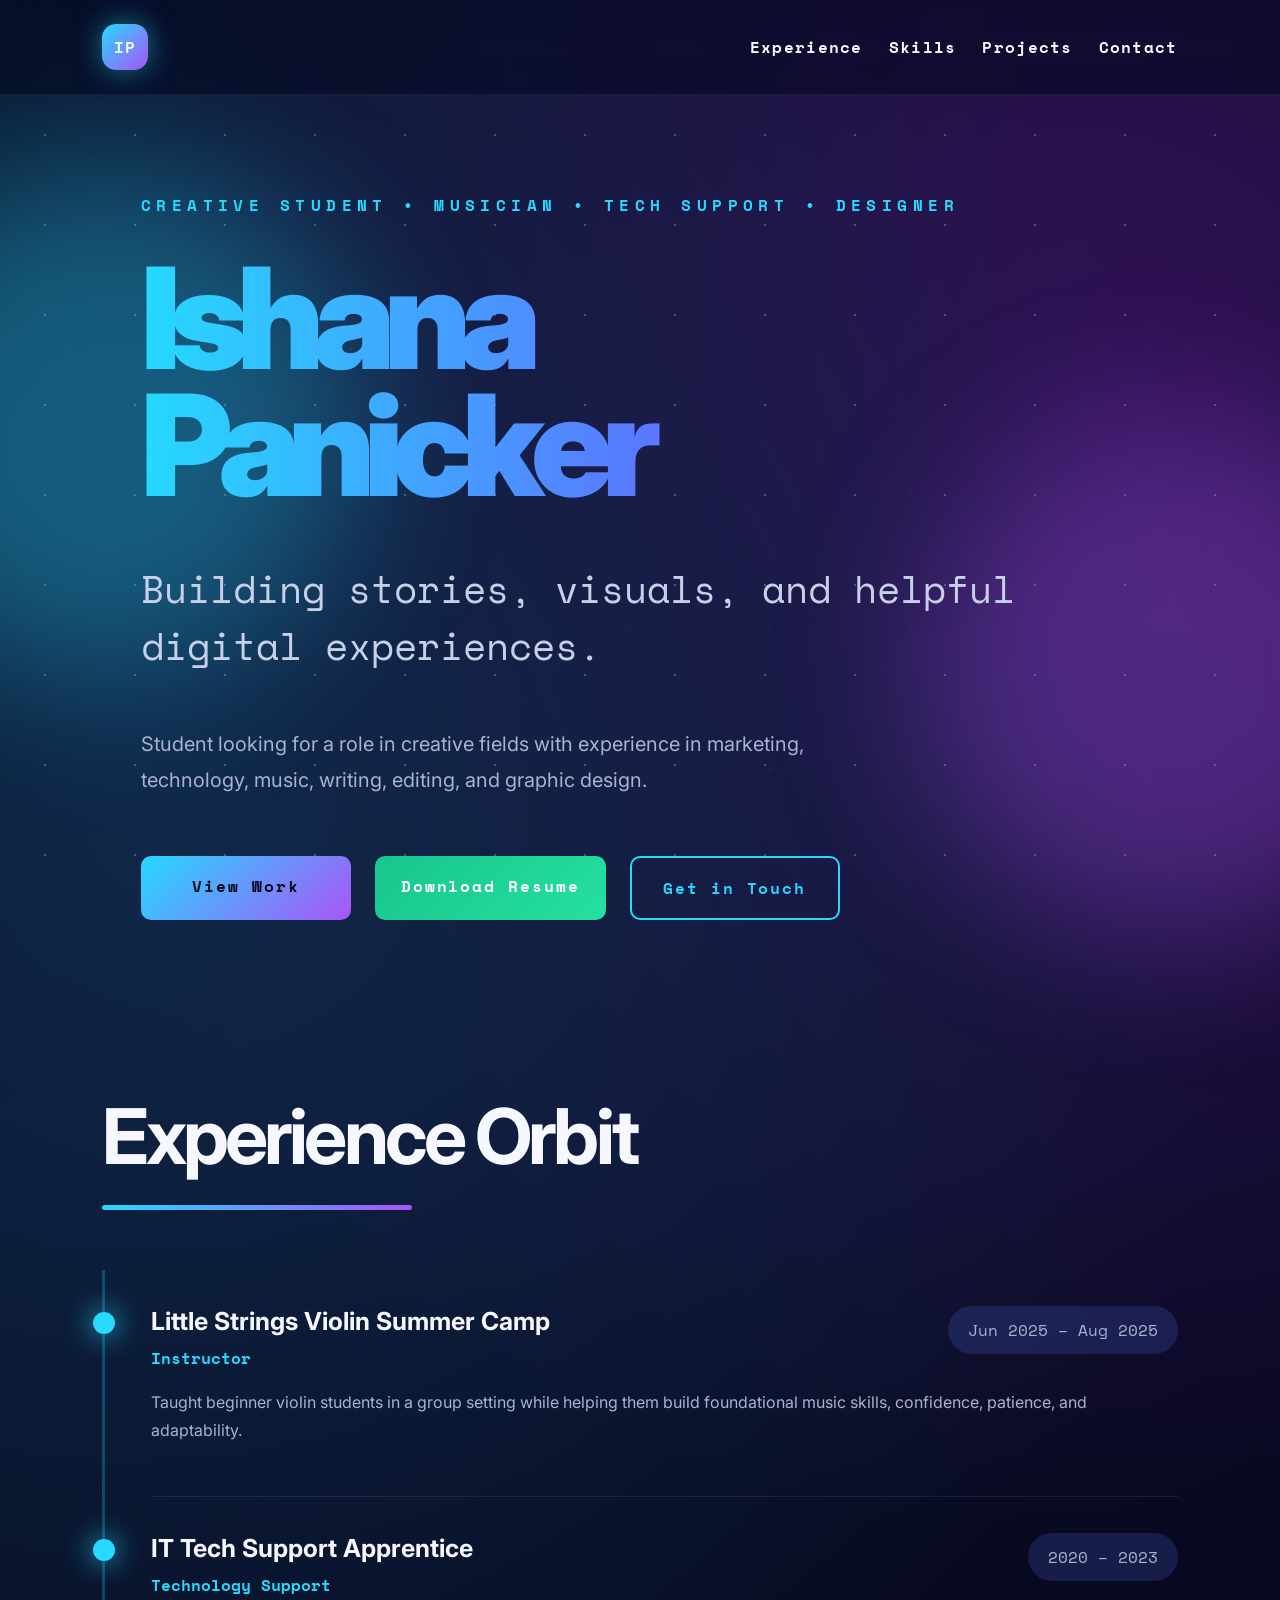
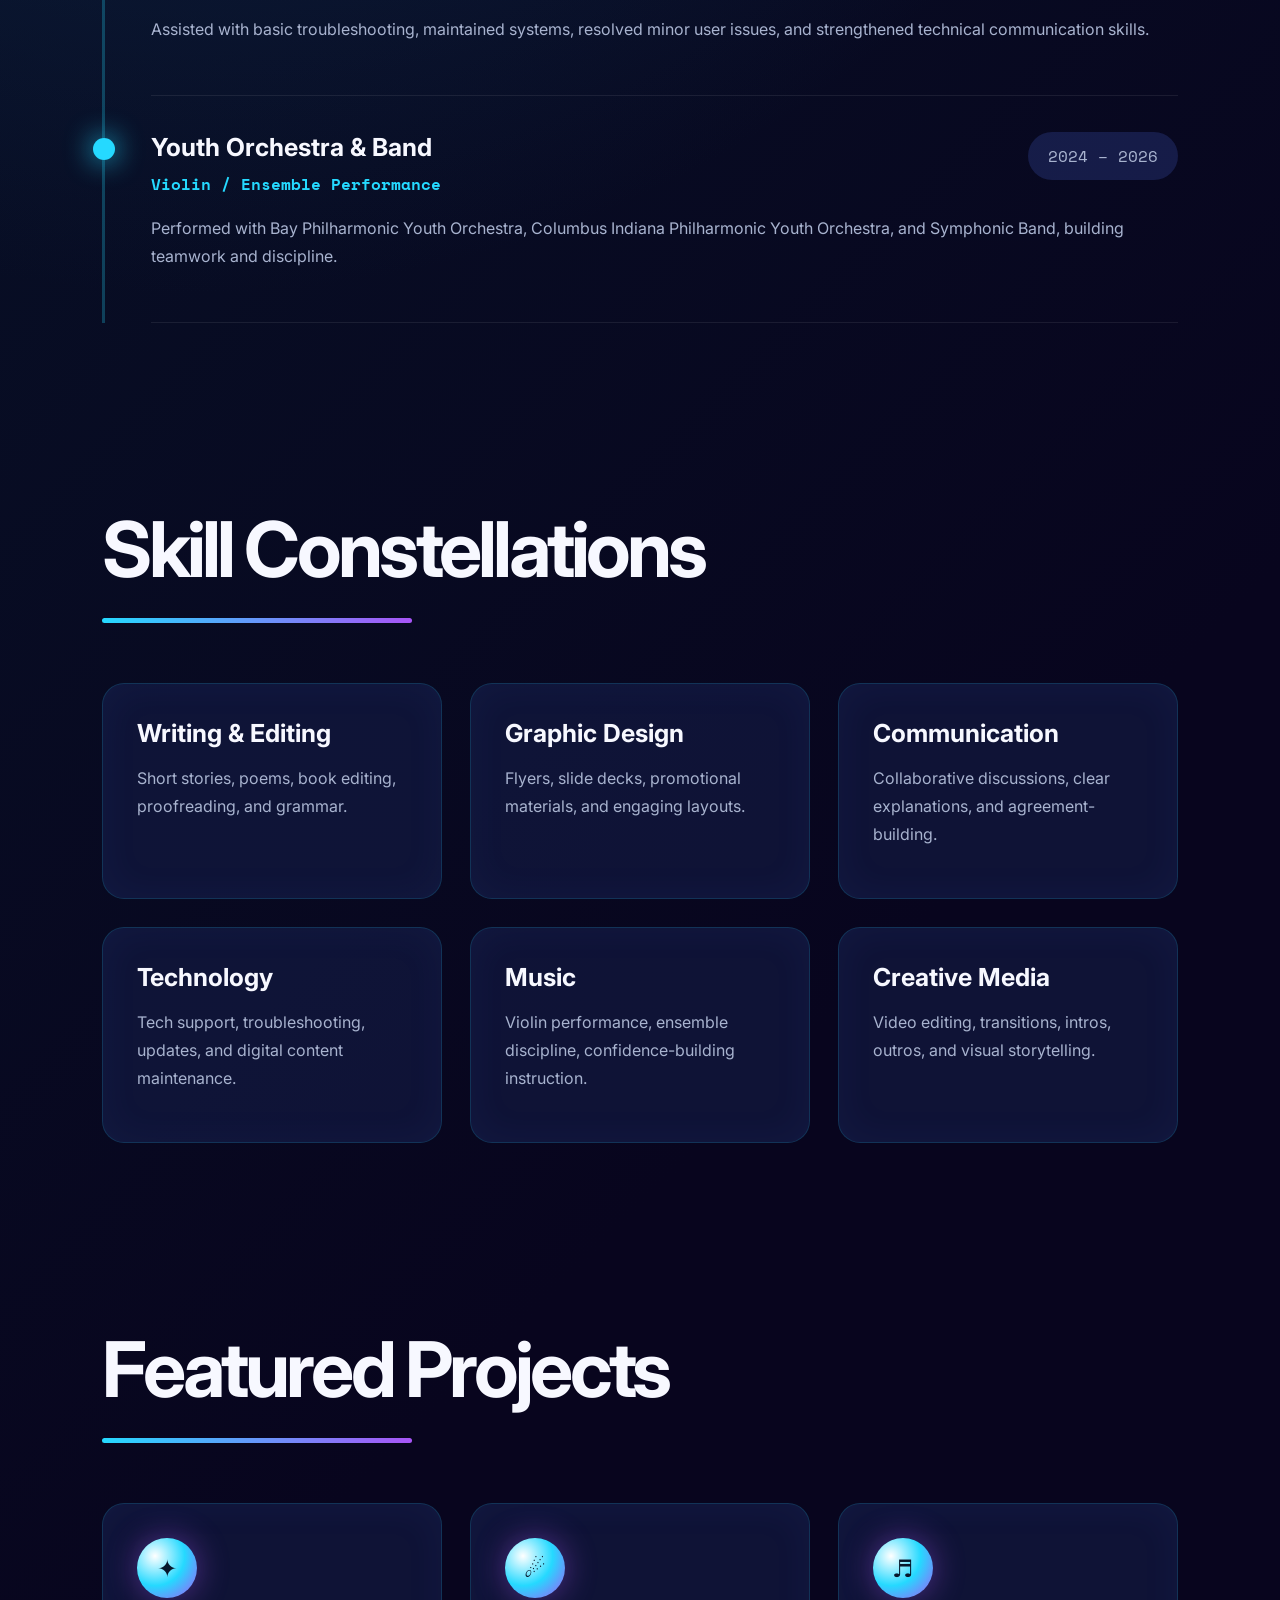
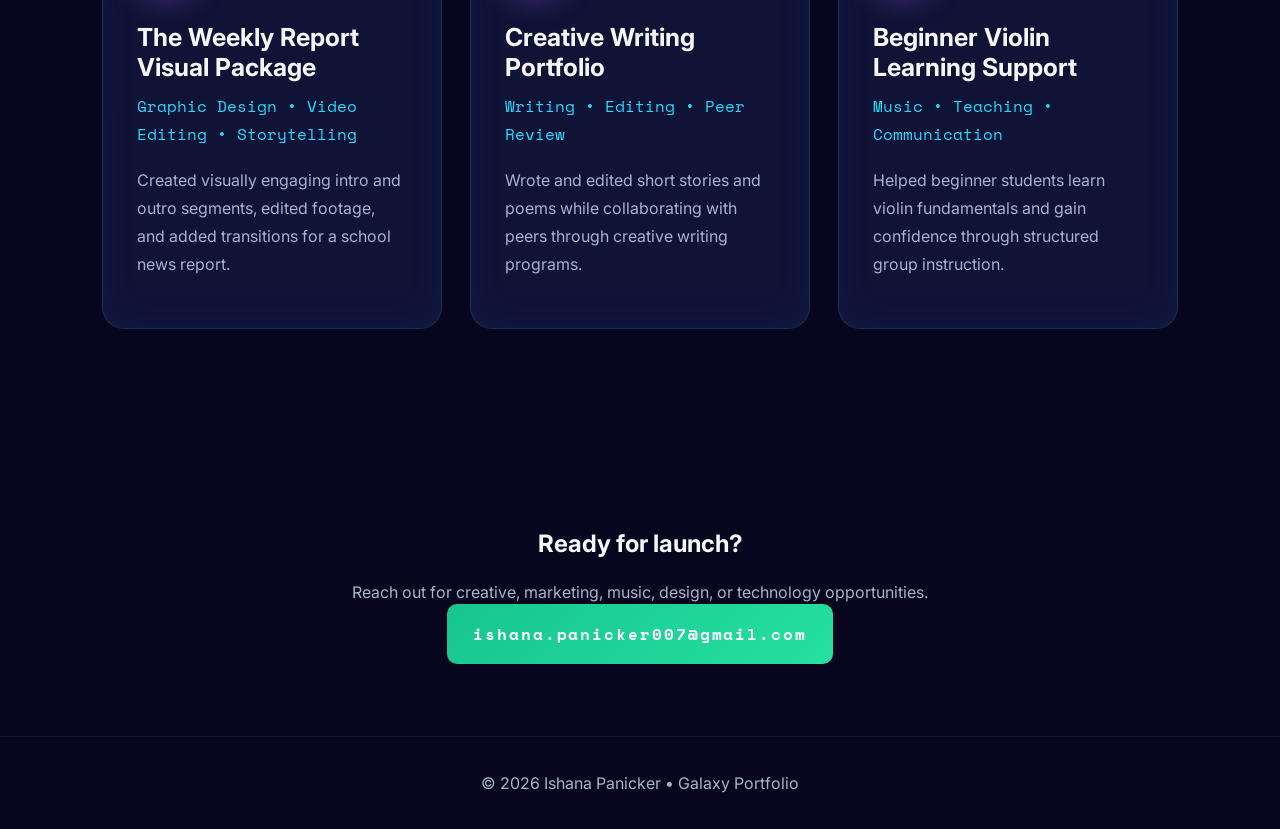
==== index.html @ 5c926dd4 "Add files via upload" ====
<!DOCTYPE html>
<html lang="en">
<head>
  <meta charset="UTF-8" />
  <meta name="viewport" content="width=device-width, initial-scale=1.0" />
  <title>Ishana Panicker | Creative Portfolio</title>
  <link rel="preconnect" href="https://fonts.googleapis.com">
  <link rel="preconnect" href="https://fonts.gstatic.com" crossorigin>
  <link href="https://fonts.googleapis.com/css2?family=Inter:wght@400;600;800;900&family=Space+Mono:wght@400;700&display=swap" rel="stylesheet">
  <link rel="stylesheet" href="assets/styles.css" />
</head>
<body>
  <div class="stars"></div>
  <div class="nebula n1"></div>
  <div class="nebula n2"></div>

  <nav class="nav">
    <a class="logo" href="#home">IP</a>
    <div>
      <a href="#experience">Experience</a>
      <a href="#skills">Skills</a>
      <a href="#projects">Projects</a>
      <a href="#contact">Contact</a>
    </div>
  </nav>

  <main>
    <section id="home" class="hero">
      <p class="eyebrow">CREATIVE STUDENT • MUSICIAN • TECH SUPPORT • DESIGNER</p>
      <h1>Ishana <span>Panicker</span></h1>
      <h2>Building stories, visuals, and helpful digital experiences.</h2>
      <p class="intro">Student looking for a role in creative fields with experience in marketing, technology, music, writing, editing, and graphic design.</p>
      <div class="cta-row">
        <a class="btn primary" href="#projects">View Work</a>
        <a class="btn solid" href="assets/Ishana_Panicker_Resume.pdf" download>Download Resume</a>
        <a class="btn outline" href="mailto:ishana.panicker007@gmail.com">Get in Touch</a>
      </div>
    </section>

    <section id="experience" class="section">
      <div class="section-title">
        <h2>Experience Orbit</h2>
        <span></span>
      </div>
      <div class="timeline">
        <article>
          <div class="dot"></div>
          <div class="date">Jun 2025 – Aug 2025</div>
          <h3>Little Strings Violin Summer Camp</h3>
          <h4>Instructor</h4>
          <p>Taught beginner violin students in a group setting while helping them build foundational music skills, confidence, patience, and adaptability.</p>
        </article>
        <article>
          <div class="dot"></div>
          <div class="date">2020 – 2023</div>
          <h3>IT Tech Support Apprentice</h3>
          <h4>Technology Support</h4>
          <p>Assisted with basic troubleshooting, maintained systems, resolved minor user issues, and strengthened technical communication skills.</p>
        </article>
        <article>
          <div class="dot"></div>
          <div class="date">2024 – 2026</div>
          <h3>Youth Orchestra & Band</h3>
          <h4>Violin / Ensemble Performance</h4>
          <p>Performed with Bay Philharmonic Youth Orchestra, Columbus Indiana Philharmonic Youth Orchestra, and Symphonic Band, building teamwork and discipline.</p>
        </article>
      </div>
    </section>

    <section id="skills" class="section">
      <div class="section-title">
        <h2>Skill Constellations</h2>
        <span></span>
      </div>
      <div class="skill-grid">
        <div class="card"><h3>Writing & Editing</h3><p>Short stories, poems, book editing, proofreading, and grammar.</p></div>
        <div class="card"><h3>Graphic Design</h3><p>Flyers, slide decks, promotional materials, and engaging layouts.</p></div>
        <div class="card"><h3>Communication</h3><p>Collaborative discussions, clear explanations, and agreement-building.</p></div>
        <div class="card"><h3>Technology</h3><p>Tech support, troubleshooting, updates, and digital content maintenance.</p></div>
        <div class="card"><h3>Music</h3><p>Violin performance, ensemble discipline, confidence-building instruction.</p></div>
        <div class="card"><h3>Creative Media</h3><p>Video editing, transitions, intros, outros, and visual storytelling.</p></div>
      </div>
    </section>

    <section id="projects" class="section">
      <div class="section-title">
        <h2>Featured Projects</h2>
        <span></span>
      </div>
      <div class="project-grid">
        <article class="project-card">
          <div class="planet">✦</div>
          <h3>The Weekly Report Visual Package</h3>
          <p class="tags">Graphic Design • Video Editing • Storytelling</p>
          <p>Created visually engaging intro and outro segments, edited footage, and added transitions for a school news report.</p>
        </article>
        <article class="project-card">
          <div class="planet">☄</div>
          <h3>Creative Writing Portfolio</h3>
          <p class="tags">Writing • Editing • Peer Review</p>
          <p>Wrote and edited short stories and poems while collaborating with peers through creative writing programs.</p>
        </article>
        <article class="project-card">
          <div class="planet">♬</div>
          <h3>Beginner Violin Learning Support</h3>
          <p class="tags">Music • Teaching • Communication</p>
          <p>Helped beginner students learn violin fundamentals and gain confidence through structured group instruction.</p>
        </article>
      </div>
    </section>

    <section id="contact" class="section contact">
      <h2>Ready for launch?</h2>
      <p>Reach out for creative, marketing, music, design, or technology opportunities.</p>
      <a class="btn solid" href="mailto:ishana.panicker007@gmail.com">ishana.panicker007@gmail.com</a>
    </section>
  </main>

  <footer>© 2026 Ishana Panicker • Galaxy Portfolio</footer>
  <script src="assets/script.js"></script>
</body>
</html>
---- assets/styles.css ----
:root {
  --bg: #05081f;
  --panel: rgba(18, 26, 64, .72);
  --cyan: #25d9ff;
  --blue: #5979ff;
  --purple: #a855f7;
  --green: #25e0a1;
  --text: #f7f8ff;
  --muted: #a8b3cf;
  --line: rgba(37,217,255,.25);
}
* { box-sizing: border-box; }
html { scroll-behavior: smooth; }
body {
  margin: 0;
  font-family: Inter, system-ui, sans-serif;
  color: var(--text);
  background: radial-gradient(circle at 15% 20%, #10284a, transparent 32%), radial-gradient(circle at 85% 10%, #321157, transparent 30%), linear-gradient(135deg, #07172b, #08051e 65%);
  overflow-x: hidden;
}
.stars, .stars::before, .stars::after {
  position: fixed; inset: 0; content: ""; pointer-events: none;
  background-image: radial-gradient(#fff 1px, transparent 1px);
  background-size: 90px 90px; opacity: .24; animation: drift 45s linear infinite;
}
.stars::before { background-size: 140px 140px; opacity: .16; animation-duration: 70s; }
.stars::after { background-size: 220px 220px; opacity: .11; animation-duration: 95s; }
@keyframes drift { to { transform: translateY(-260px); } }
.nebula { position: fixed; width: 520px; height: 520px; border-radius: 50%; filter: blur(80px); opacity: .32; pointer-events: none; }
.n1 { background: var(--cyan); left: -160px; top: 160px; }
.n2 { background: var(--purple); right: -160px; top: 420px; }
.nav {
  position: sticky; top: 0; z-index: 10; display: flex; justify-content: space-between; align-items: center;
  padding: 24px 8vw; background: rgba(5, 8, 31, .58); backdrop-filter: blur(18px); border-bottom: 1px solid rgba(255,255,255,.06);
}
.logo { width: 46px; height: 46px; display: grid; place-items: center; border-radius: 14px; font-weight: 900; text-decoration: none; color: #07172b; background: linear-gradient(135deg, var(--cyan), var(--purple)); box-shadow: 0 0 28px rgba(37,217,255,.5); }
.nav div { display: flex; gap: 26px; }
.nav a { color: var(--text); text-decoration: none; font-family: 'Space Mono', monospace; font-weight: 700; letter-spacing: .08em; }
.nav div a:hover { color: var(--cyan); }
main { position: relative; z-index: 1; }
.hero { min-height: 88vh; display: flex; flex-direction: column; justify-content: center; padding: 80px 11vw; }
.eyebrow { font-family: 'Space Mono', monospace; color: var(--cyan); letter-spacing: .34em; font-weight: 700; }
h1 { font-size: clamp(4rem, 11vw, 10.8rem); line-height: .9; margin: 20px 0; font-weight: 900; letter-spacing: -.08em; background: linear-gradient(90deg, var(--cyan), var(--blue), var(--purple)); -webkit-background-clip: text; color: transparent; }
h1 span { display: block; }
.hero h2 { font-family: 'Space Mono', monospace; font-size: clamp(1.5rem, 3vw, 3rem); color: #c7d0e8; font-weight: 400; }
.intro { max-width: 770px; color: var(--muted); font-size: 1.25rem; line-height: 1.8; }
.cta-row { display: flex; flex-wrap: wrap; gap: 24px; margin-top: 38px; }
.btn { min-width: 210px; text-align: center; padding: 18px 26px; border-radius: 10px; text-decoration: none; font-family: 'Space Mono', monospace; font-weight: 700; letter-spacing: .12em; color: var(--text); transition: transform .25s, box-shadow .25s; }
.btn:hover { transform: translateY(-4px); box-shadow: 0 18px 38px rgba(37,217,255,.2); }
.primary { color: #070b1e; background: linear-gradient(135deg, var(--cyan), var(--purple)); }
.solid { background: linear-gradient(135deg, #17c68d, var(--green)); color: white; }
.outline { border: 2px solid var(--cyan); color: var(--cyan); }
.section { padding: 90px 8vw; }
.section-title h2 { font-size: clamp(2.6rem, 6vw, 5.8rem); margin: 0; letter-spacing: -.05em; }
.section-title span { display: block; width: 310px; height: 5px; border-radius: 5px; margin-top: 22px; background: linear-gradient(90deg, var(--cyan), var(--purple)); }
.timeline { margin-top: 60px; border-left: 3px solid var(--line); padding-left: 46px; }
.timeline article { position: relative; padding: 36px 0; border-bottom: 1px solid rgba(255,255,255,.08); }
.dot { position: absolute; left: -58px; top: 42px; width: 22px; height: 22px; border-radius: 50%; background: var(--cyan); box-shadow: 0 0 28px var(--cyan); }
.date { float: right; background: rgba(89,121,255,.18); padding: 12px 20px; border-radius: 999px; color: var(--muted); font-family: 'Space Mono', monospace; }
h3 { font-size: 1.55rem; margin: 0 0 10px; }
h4, .tags { color: var(--cyan); font-family: 'Space Mono', monospace; margin: 0 0 18px; }
p { color: var(--muted); line-height: 1.75; }
.skill-grid, .project-grid { display: grid; grid-template-columns: repeat(3, minmax(0, 1fr)); gap: 28px; margin-top: 60px; }
.card, .project-card { background: var(--panel); border: 1px solid rgba(37,217,255,.16); border-radius: 22px; padding: 34px; box-shadow: inset 0 0 40px rgba(89,121,255,.06); }
.card:hover, .project-card:hover { border-color: var(--cyan); transform: translateY(-6px); transition: .25s; }
.planet { width: 60px; height: 60px; border-radius: 50%; display: grid; place-items: center; margin-bottom: 24px; background: radial-gradient(circle at 30% 30%, #fff, var(--cyan), var(--purple)); color: #07172b; font-size: 1.5rem; box-shadow: 0 0 32px rgba(168,85,247,.45); }
.contact { text-align: center; }
.contact p { margin-inline: auto; max-width: 680px; }
footer { text-align: center; padding: 36px; color: var(--muted); border-top: 1px solid rgba(255,255,255,.08); }
@media (max-width: 850px) {
  .nav { align-items: flex-start; gap: 18px; flex-direction: column; }
  .nav div { flex-wrap: wrap; gap: 14px; }
  .skill-grid, .project-grid { grid-template-columns: 1fr; }
  .date { float: none; display: inline-block; margin-bottom: 18px; }
  .hero { padding: 70px 7vw; }
}
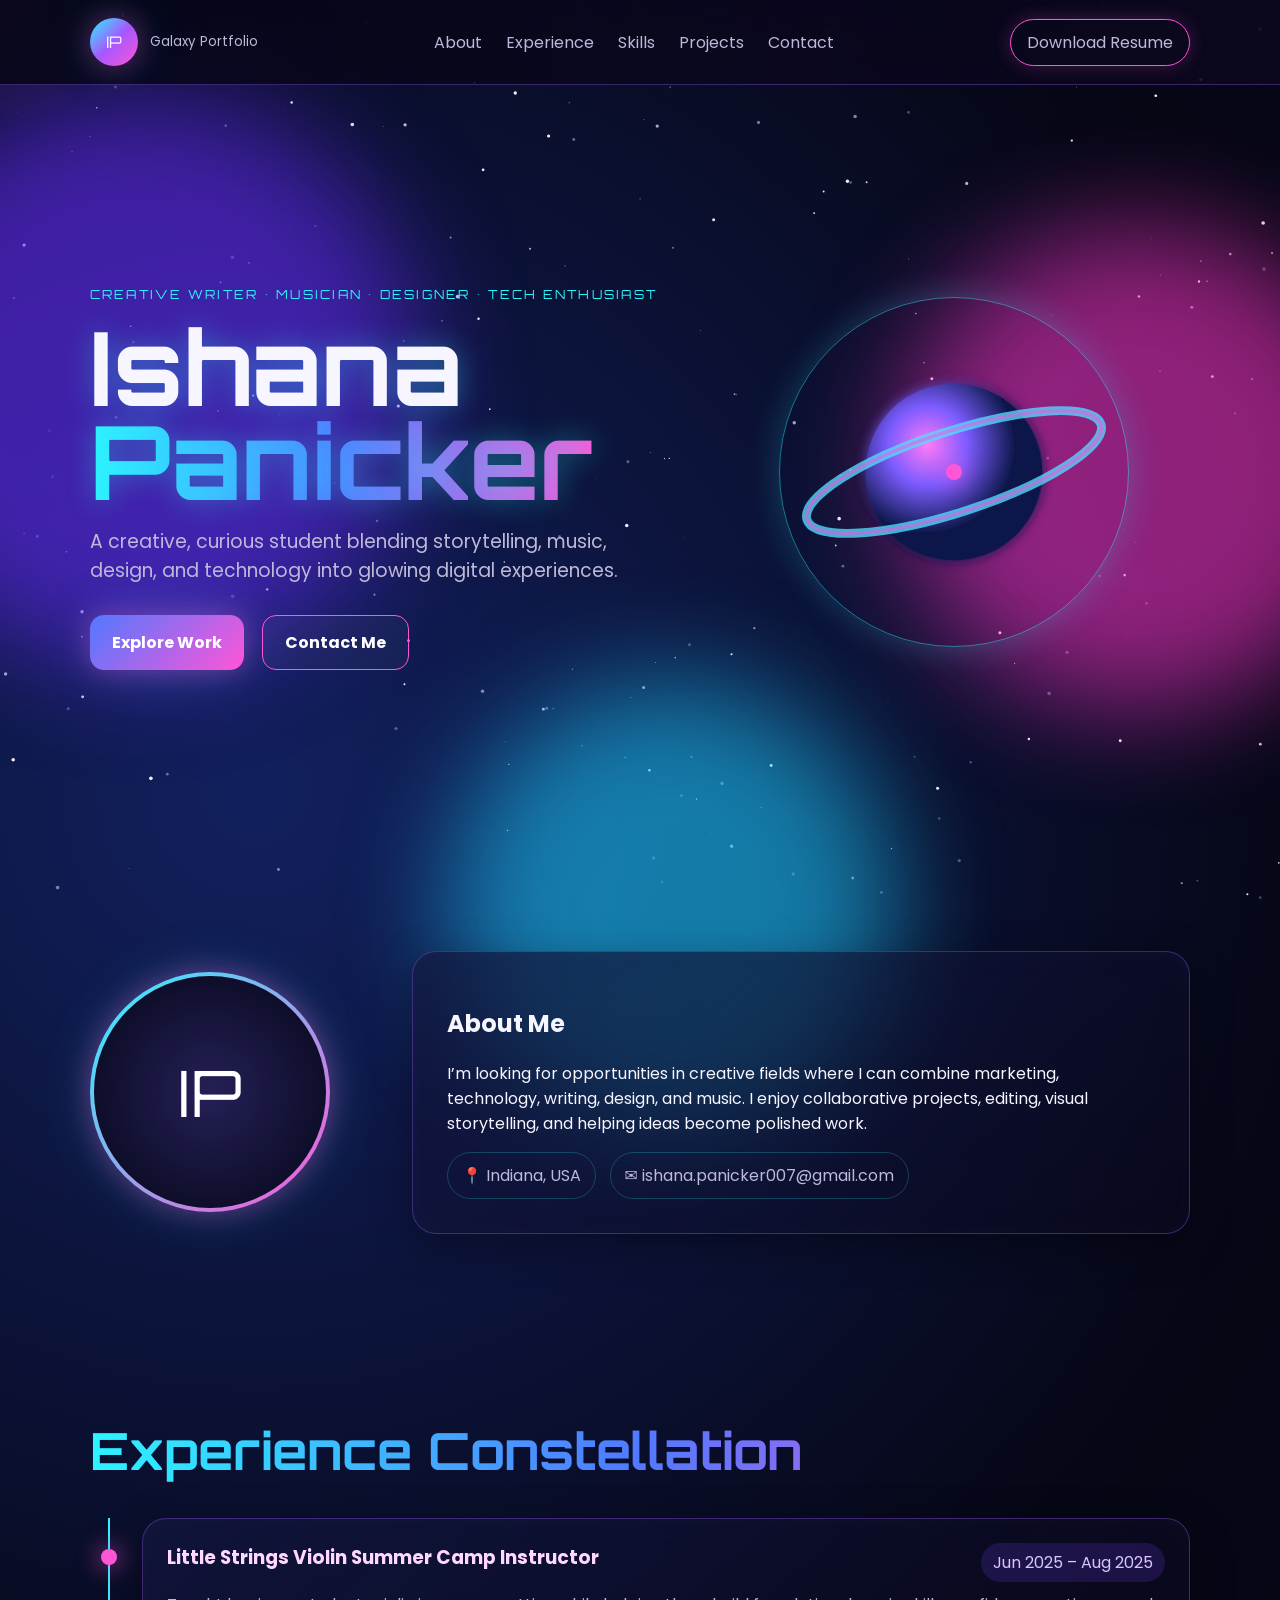
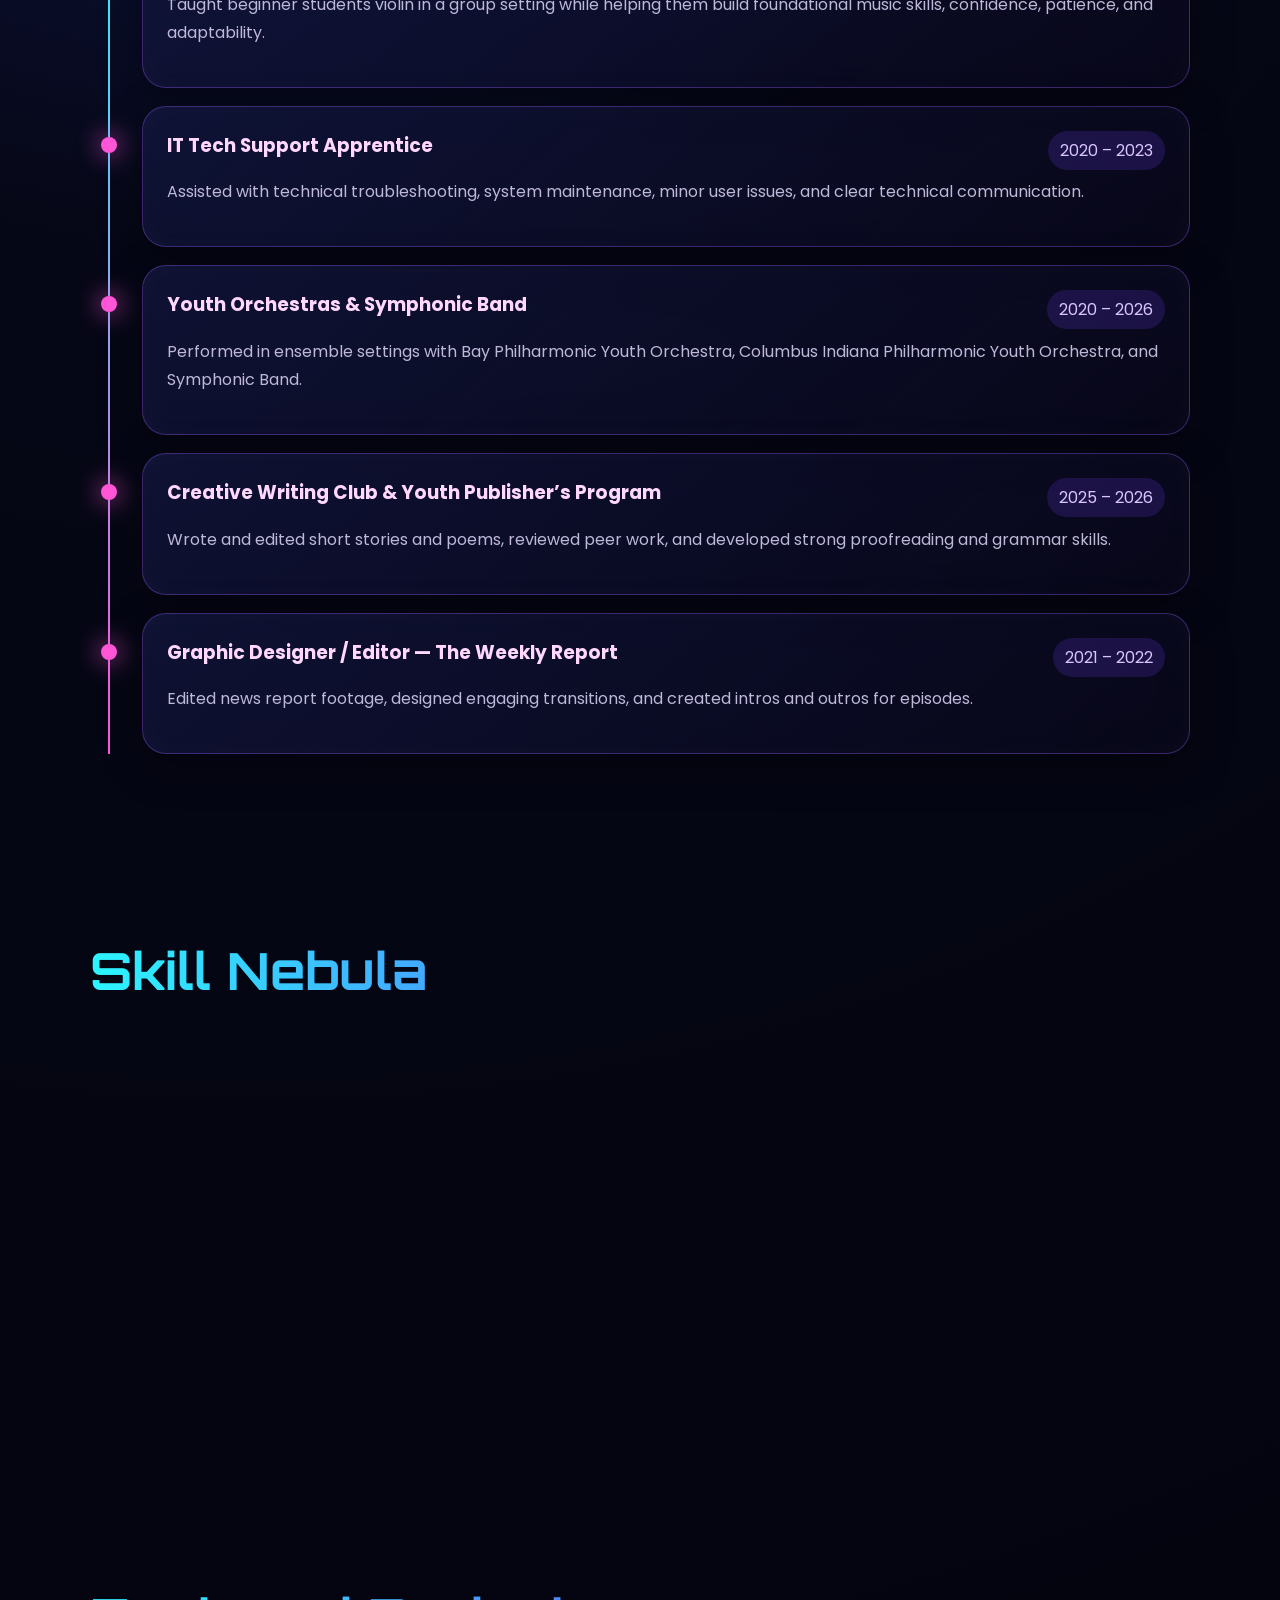
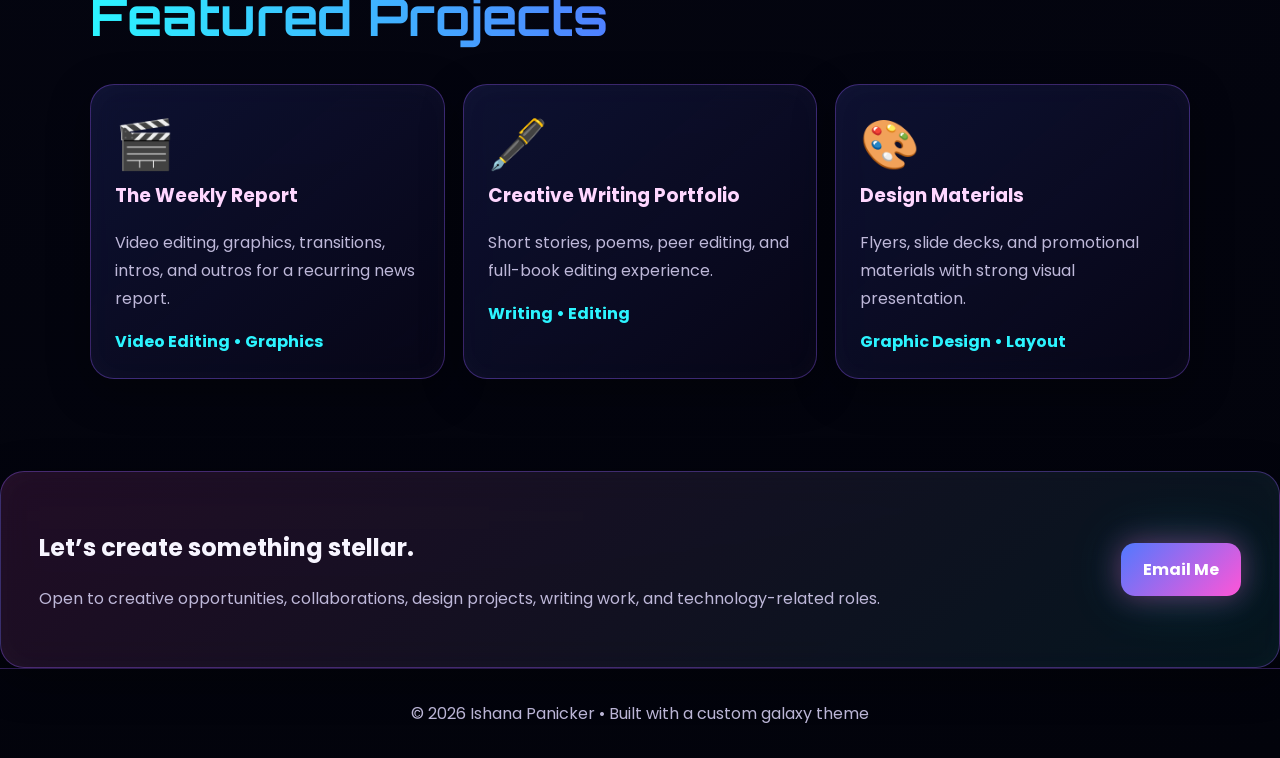
==== commit 11fe7e8b: "Add files via upload" ====
--- a/index.html
+++ b/index.html
@@ -1,122 +1,94 @@
-<!DOCTYPE html>
+<!doctype html>
 <html lang="en">
 <head>
-  <meta charset="UTF-8" />
-  <meta name="viewport" content="width=device-width, initial-scale=1.0" />
-  <title>Ishana Panicker | Creative Portfolio</title>
+  <meta charset="utf-8" />
+  <meta name="viewport" content="width=device-width, initial-scale=1" />
+  <title>Ishana Panicker | Galaxy Portfolio</title>
+  <meta name="description" content="Creative portfolio for Ishana Panicker: writing, music, design, and technology." />
   <link rel="preconnect" href="https://fonts.googleapis.com">
   <link rel="preconnect" href="https://fonts.gstatic.com" crossorigin>
-  <link href="https://fonts.googleapis.com/css2?family=Inter:wght@400;600;800;900&family=Space+Mono:wght@400;700&display=swap" rel="stylesheet">
-  <link rel="stylesheet" href="assets/styles.css" />
+  <link href="https://fonts.googleapis.com/css2?family=Orbitron:wght@500;700;900&family=Poppins:wght@300;400;600;700&display=swap" rel="stylesheet">
+  <link rel="stylesheet" href="assets/css/galaxy.css" />
+  <link rel="stylesheet" href="assets/css/animations.css" />
 </head>
 <body>
-  <div class="stars"></div>
-  <div class="nebula n1"></div>
-  <div class="nebula n2"></div>
+  <canvas id="starfield" aria-hidden="true"></canvas>
+  <div class="nebula nebula-one"></div><div class="nebula nebula-two"></div><div class="nebula nebula-three"></div>
+  <div class="cursor-glow" id="cursorGlow"></div>
 
-  <nav class="nav">
-    <a class="logo" href="#home">IP</a>
-    <div>
-      <a href="#experience">Experience</a>
-      <a href="#skills">Skills</a>
-      <a href="#projects">Projects</a>
-      <a href="#contact">Contact</a>
-    </div>
-  </nav>
+  <header class="topbar">
+    <a class="logo" href="#home"><span>IP</span><small>Galaxy Portfolio</small></a>
+    <nav>
+      <a href="#about">About</a><a href="#experience">Experience</a><a href="#skills">Skills</a><a href="#projects">Projects</a><a href="#contact">Contact</a>
+    </nav>
+    <a class="resume-link" href="documents/resume.pdf" download>Download Resume</a>
+  </header>
 
   <main>
-    <section id="home" class="hero">
-      <p class="eyebrow">CREATIVE STUDENT • MUSICIAN • TECH SUPPORT • DESIGNER</p>
-      <h1>Ishana <span>Panicker</span></h1>
-      <h2>Building stories, visuals, and helpful digital experiences.</h2>
-      <p class="intro">Student looking for a role in creative fields with experience in marketing, technology, music, writing, editing, and graphic design.</p>
-      <div class="cta-row">
-        <a class="btn primary" href="#projects">View Work</a>
-        <a class="btn solid" href="assets/Ishana_Panicker_Resume.pdf" download>Download Resume</a>
-        <a class="btn outline" href="mailto:ishana.panicker007@gmail.com">Get in Touch</a>
+    <section id="home" class="hero section">
+      <div class="hero-copy reveal">
+        <p class="eyebrow">Creative Writer • Musician • Designer • Tech Enthusiast</p>
+        <h1>Ishana <span>Panicker</span></h1>
+        <p class="subtitle">A creative, curious student blending storytelling, music, design, and technology into glowing digital experiences.</p>
+        <div class="actions">
+          <a href="#projects" class="btn primary">Explore Work</a>
+          <a href="#contact" class="btn ghost">Contact Me</a>
+        </div>
+      </div>
+      <div class="hero-art reveal delay-1">
+        <img src="assets/images/planet.svg" alt="Neon galaxy planet" />
+        <div class="orbit-ring"></div><div class="moon-dot"></div>
+      </div>
+    </section>
+
+    <section id="about" class="section about-grid">
+      <div class="portrait reveal"><div class="portrait-inner">IP</div></div>
+      <div class="glass-card reveal delay-1">
+        <h2>About Me</h2>
+        <p>I’m looking for opportunities in creative fields where I can combine marketing, technology, writing, design, and music. I enjoy collaborative projects, editing, visual storytelling, and helping ideas become polished work.</p>
+        <div class="info-pills"><span>📍 Indiana, USA</span><span>✉️ ishana.panicker007@gmail.com</span></div>
       </div>
     </section>
 
     <section id="experience" class="section">
-      <div class="section-title">
-        <h2>Experience Orbit</h2>
-        <span></span>
-      </div>
+      <h2 class="section-title reveal">Experience Constellation</h2>
       <div class="timeline">
-        <article>
-          <div class="dot"></div>
-          <div class="date">Jun 2025 – Aug 2025</div>
-          <h3>Little Strings Violin Summer Camp</h3>
-          <h4>Instructor</h4>
-          <p>Taught beginner violin students in a group setting while helping them build foundational music skills, confidence, patience, and adaptability.</p>
-        </article>
-        <article>
-          <div class="dot"></div>
-          <div class="date">2020 – 2023</div>
-          <h3>IT Tech Support Apprentice</h3>
-          <h4>Technology Support</h4>
-          <p>Assisted with basic troubleshooting, maintained systems, resolved minor user issues, and strengthened technical communication skills.</p>
-        </article>
-        <article>
-          <div class="dot"></div>
-          <div class="date">2024 – 2026</div>
-          <h3>Youth Orchestra & Band</h3>
-          <h4>Violin / Ensemble Performance</h4>
-          <p>Performed with Bay Philharmonic Youth Orchestra, Columbus Indiana Philharmonic Youth Orchestra, and Symphonic Band, building teamwork and discipline.</p>
-        </article>
+        <article class="timeline-card reveal"><span class="date">Jun 2025 – Aug 2025</span><h3>Little Strings Violin Summer Camp Instructor</h3><p>Taught beginner students violin in a group setting while helping them build foundational music skills, confidence, patience, and adaptability.</p></article>
+        <article class="timeline-card reveal"><span class="date">2020 – 2023</span><h3>IT Tech Support Apprentice</h3><p>Assisted with technical troubleshooting, system maintenance, minor user issues, and clear technical communication.</p></article>
+        <article class="timeline-card reveal"><span class="date">2020 – 2026</span><h3>Youth Orchestras & Symphonic Band</h3><p>Performed in ensemble settings with Bay Philharmonic Youth Orchestra, Columbus Indiana Philharmonic Youth Orchestra, and Symphonic Band.</p></article>
+        <article class="timeline-card reveal"><span class="date">2025 – 2026</span><h3>Creative Writing Club & Youth Publisher’s Program</h3><p>Wrote and edited short stories and poems, reviewed peer work, and developed strong proofreading and grammar skills.</p></article>
+        <article class="timeline-card reveal"><span class="date">2021 – 2022</span><h3>Graphic Designer / Editor — The Weekly Report</h3><p>Edited news report footage, designed engaging transitions, and created intros and outros for episodes.</p></article>
       </div>
     </section>
 
     <section id="skills" class="section">
-      <div class="section-title">
-        <h2>Skill Constellations</h2>
-        <span></span>
-      </div>
-      <div class="skill-grid">
-        <div class="card"><h3>Writing & Editing</h3><p>Short stories, poems, book editing, proofreading, and grammar.</p></div>
-        <div class="card"><h3>Graphic Design</h3><p>Flyers, slide decks, promotional materials, and engaging layouts.</p></div>
-        <div class="card"><h3>Communication</h3><p>Collaborative discussions, clear explanations, and agreement-building.</p></div>
-        <div class="card"><h3>Technology</h3><p>Tech support, troubleshooting, updates, and digital content maintenance.</p></div>
-        <div class="card"><h3>Music</h3><p>Violin performance, ensemble discipline, confidence-building instruction.</p></div>
-        <div class="card"><h3>Creative Media</h3><p>Video editing, transitions, intros, outros, and visual storytelling.</p></div>
+      <h2 class="section-title reveal">Skill Nebula</h2>
+      <div class="skills-grid">
+        <div class="skill-card reveal"><img src="assets/icons/write.svg" alt=""><h3>Writing & Editing</h3><p>Creative writing, proofreading, grammar, poems, short stories, and book editing.</p></div>
+        <div class="skill-card reveal"><img src="assets/icons/palette.svg" alt=""><h3>Graphic Design</h3><p>Flyers, slide decks, promotional materials, visual layouts, and digital content.</p></div>
+        <div class="skill-card reveal"><img src="assets/icons/music.svg" alt=""><h3>Music</h3><p>Violin instruction, ensemble performance, collaboration, discipline, and timing.</p></div>
+        <div class="skill-card reveal"><img src="assets/icons/tech.svg" alt=""><h3>Technology</h3><p>Tech support, troubleshooting, system updates, and maintaining digital content.</p></div>
+        <div class="skill-card reveal"><img src="assets/icons/team.svg" alt=""><h3>Communication</h3><p>Group discussion, clear explanations, teamwork, active listening, and agreement building.</p></div>
       </div>
     </section>
 
     <section id="projects" class="section">
-      <div class="section-title">
-        <h2>Featured Projects</h2>
-        <span></span>
-      </div>
+      <h2 class="section-title reveal">Featured Projects</h2>
       <div class="project-grid">
-        <article class="project-card">
-          <div class="planet">✦</div>
-          <h3>The Weekly Report Visual Package</h3>
-          <p class="tags">Graphic Design • Video Editing • Storytelling</p>
-          <p>Created visually engaging intro and outro segments, edited footage, and added transitions for a school news report.</p>
-        </article>
-        <article class="project-card">
-          <div class="planet">☄</div>
-          <h3>Creative Writing Portfolio</h3>
-          <p class="tags">Writing • Editing • Peer Review</p>
-          <p>Wrote and edited short stories and poems while collaborating with peers through creative writing programs.</p>
-        </article>
-        <article class="project-card">
-          <div class="planet">♬</div>
-          <h3>Beginner Violin Learning Support</h3>
-          <p class="tags">Music • Teaching • Communication</p>
-          <p>Helped beginner students learn violin fundamentals and gain confidence through structured group instruction.</p>
-        </article>
+        <article class="project-card reveal"><div class="project-icon">🎬</div><h3>The Weekly Report</h3><p>Video editing, graphics, transitions, intros, and outros for a recurring news report.</p><span>Video Editing • Graphics</span></article>
+        <article class="project-card reveal"><div class="project-icon">🖋️</div><h3>Creative Writing Portfolio</h3><p>Short stories, poems, peer editing, and full-book editing experience.</p><span>Writing • Editing</span></article>
+        <article class="project-card reveal"><div class="project-icon">🎨</div><h3>Design Materials</h3><p>Flyers, slide decks, and promotional materials with strong visual presentation.</p><span>Graphic Design • Layout</span></article>
       </div>
     </section>
 
-    <section id="contact" class="section contact">
-      <h2>Ready for launch?</h2>
-      <p>Reach out for creative, marketing, music, design, or technology opportunities.</p>
-      <a class="btn solid" href="mailto:ishana.panicker007@gmail.com">ishana.panicker007@gmail.com</a>
+    <section id="contact" class="section contact-panel reveal">
+      <div><h2>Let’s create something stellar.</h2><p>Open to creative opportunities, collaborations, design projects, writing work, and technology-related roles.</p></div>
+      <a class="btn primary" href="mailto:ishana.panicker007@gmail.com">Email Me</a>
     </section>
   </main>
 
-  <footer>© 2026 Ishana Panicker • Galaxy Portfolio</footer>
-  <script src="assets/script.js"></script>
+  <footer>© 2026 Ishana Panicker • Built with a custom galaxy theme</footer>
+  <script src="assets/js/stars.js"></script>
+  <script src="assets/js/main.js"></script>
 </body>
 </html>
--- a/assets/css/galaxy.css
+++ b/assets/css/galaxy.css
@@ -0,0 +1 @@
+:root{--bg:#030411;--panel:rgba(12,13,42,.72);--line:rgba(151,95,255,.35);--cyan:#2cf4ff;--blue:#5179ff;--purple:#a657ff;--pink:#ff55d7;--text:#f7f5ff;--muted:#beb8d9;--shadow:0 0 28px rgba(255,85,215,.35),0 0 56px rgba(44,244,255,.18)}*{box-sizing:border-box}html{scroll-behavior:smooth}body{margin:0;background:radial-gradient(circle at 20% 20%,#12205e 0,#060716 32%,#02030b 100%);color:var(--text);font-family:Poppins,system-ui,sans-serif;overflow-x:hidden}#starfield{position:fixed;inset:0;z-index:-5}.nebula{position:fixed;border-radius:50%;filter:blur(55px);opacity:.55;z-index:-4;animation:float 14s ease-in-out infinite}.nebula-one{width:45vw;height:45vw;background:#6b2cff;left:-12vw;top:10vh}.nebula-two{width:38vw;height:38vw;background:#ff35c8;right:-8vw;top:25vh;animation-delay:3s}.nebula-three{width:35vw;height:35vw;background:#1ccfff;left:35vw;bottom:-18vw;animation-delay:6s}.cursor-glow{position:fixed;width:280px;height:280px;border-radius:50%;pointer-events:none;background:radial-gradient(circle,rgba(255,80,220,.16),transparent 65%);z-index:-2;transform:translate(-50%,-50%)}.topbar{position:sticky;top:0;z-index:10;display:flex;align-items:center;justify-content:space-between;padding:18px 7vw;background:linear-gradient(90deg,rgba(4,5,20,.82),rgba(15,8,35,.64));border-bottom:1px solid var(--line);backdrop-filter:blur(18px)}.logo{display:flex;gap:12px;align-items:center;text-decoration:none;color:var(--text)}.logo span{width:48px;height:48px;border-radius:50%;display:grid;place-items:center;background:linear-gradient(135deg,var(--cyan),var(--purple),var(--pink));font-family:Orbitron;box-shadow:var(--shadow)}.logo small{color:var(--muted)}nav{display:flex;gap:24px}nav a,.resume-link{color:var(--muted);text-decoration:none}.resume-link{border:1px solid var(--pink);padding:10px 16px;border-radius:999px;box-shadow:0 0 18px rgba(255,85,215,.22)}nav a:hover,.resume-link:hover{color:#fff;text-shadow:0 0 12px var(--pink)}.section{padding:92px 7vw}.hero{min-height:86vh;display:grid;grid-template-columns:1.1fr .9fr;align-items:center;gap:50px}.eyebrow{color:var(--cyan);letter-spacing:.18em;text-transform:uppercase;font-family:Orbitron;font-size:.78rem}h1{font-family:Orbitron;font-size:clamp(3rem,8vw,7.5rem);line-height:.92;margin:18px 0;text-shadow:0 0 28px rgba(44,244,255,.36)}h1 span,.section-title{background:linear-gradient(90deg,var(--cyan),var(--blue),var(--pink));-webkit-background-clip:text;color:transparent}.subtitle{font-size:1.18rem;color:var(--muted);max-width:680px}.actions{display:flex;gap:18px;margin-top:30px}.btn{display:inline-flex;align-items:center;justify-content:center;text-decoration:none;border-radius:14px;padding:14px 22px;font-weight:700}.primary{color:#fff;background:linear-gradient(135deg,var(--blue),var(--pink));box-shadow:var(--shadow)}.ghost{color:#fff;border:1px solid var(--pink);background:rgba(255,255,255,.03)}.hero-art{position:relative;display:grid;place-items:center}.hero-art img{width:min(78%,430px);animation:pulseGlow 5s ease-in-out infinite}.orbit-ring{position:absolute;width:74%;aspect-ratio:1;border:1px solid rgba(44,244,255,.45);border-radius:50%;animation:spin 18s linear infinite;box-shadow:0 0 35px rgba(44,244,255,.22)}.moon-dot{position:absolute;width:16px;height:16px;border-radius:50%;background:#ff55d7;box-shadow:0 0 22px #ff55d7;animation:orbit 9s linear infinite}.about-grid{display:grid;grid-template-columns:280px 1fr;gap:42px;align-items:center}.portrait{width:240px;height:240px;border-radius:50%;padding:4px;background:linear-gradient(135deg,var(--cyan),var(--pink));box-shadow:var(--shadow)}.portrait-inner{height:100%;border-radius:50%;display:grid;place-items:center;background:radial-gradient(circle,#242057,#050617);font-family:Orbitron;font-size:4rem;color:#fff}.glass-card,.timeline-card,.skill-card,.project-card,.contact-panel{border:1px solid var(--line);background:linear-gradient(140deg,rgba(18,22,62,.74),rgba(10,8,30,.55));box-shadow:0 12px 40px rgba(0,0,0,.35),inset 0 0 30px rgba(255,255,255,.025);backdrop-filter:blur(16px);border-radius:24px}.glass-card{padding:34px}.info-pills{display:flex;gap:14px;flex-wrap:wrap}.info-pills span{border:1px solid rgba(44,244,255,.22);border-radius:999px;padding:10px 14px;color:var(--muted)}.section-title{font-family:Orbitron;font-size:clamp(2rem,4vw,4rem);margin:0 0 36px}.timeline{position:relative;display:grid;gap:18px}.timeline:before{content:"";position:absolute;left:18px;top:0;bottom:0;width:2px;background:linear-gradient(var(--cyan),var(--pink))}.timeline-card{position:relative;margin-left:52px;padding:24px}.timeline-card:before{content:"";position:absolute;left:-42px;top:30px;width:16px;height:16px;border-radius:50%;background:var(--pink);box-shadow:0 0 24px var(--pink)}.date{float:right;color:#d9c5ff;background:rgba(118,63,255,.18);padding:7px 12px;border-radius:999px}.timeline-card h3,.skill-card h3,.project-card h3{margin-top:0;color:#ffd7ff}.timeline-card p,.skill-card p,.project-card p,.contact-panel p{color:var(--muted);line-height:1.75}.skills-grid,.project-grid{display:grid;grid-template-columns:repeat(5,1fr);gap:18px}.skill-card,.project-card{padding:24px;transition:.35s transform,.35s box-shadow}.skill-card:hover,.project-card:hover{transform:translateY(-10px);box-shadow:var(--shadow)}.skill-card img{width:72px}.project-grid{grid-template-columns:repeat(3,1fr)}.project-icon{font-size:3rem}.project-card span{color:var(--cyan);font-weight:700}.contact-panel{display:flex;align-items:center;justify-content:space-between;gap:24px;padding:38px;background-image:linear-gradient(140deg,rgba(255,85,215,.12),rgba(44,244,255,.08))}footer{text-align:center;color:var(--muted);padding:32px;border-top:1px solid var(--line)}@media(max-width:900px){.topbar{position:relative;display:grid;gap:14px}nav{flex-wrap:wrap}.hero,.about-grid{grid-template-columns:1fr}.skills-grid,.project-grid{grid-template-columns:1fr}.date{float:none;display:inline-block;margin-bottom:10px}.contact-panel{display:block}.section{padding:70px 24px}}
--- a/assets/css/animations.css
+++ b/assets/css/animations.css
@@ -0,0 +1 @@
+@keyframes float{0%,100%{transform:translate3d(0,0,0) scale(1)}50%{transform:translate3d(30px,-30px,0) scale(1.08)}}@keyframes spin{to{transform:rotate(360deg)}}@keyframes orbit{0%{transform:rotate(0deg) translateX(185px) rotate(0deg)}100%{transform:rotate(360deg) translateX(185px) rotate(-360deg)}}@keyframes pulseGlow{0%,100%{filter:drop-shadow(0 0 18px rgba(255,85,215,.5))}50%{filter:drop-shadow(0 0 55px rgba(44,244,255,.75))}}.reveal{opacity:0;transform:translateY(35px);transition:opacity .9s ease,transform .9s ease}.reveal.visible{opacity:1;transform:none}.delay-1{transition-delay:.15s}.shooting-star{position:fixed;width:140px;height:2px;background:linear-gradient(90deg,transparent,#fff,transparent);filter:drop-shadow(0 0 8px #fff);z-index:-1;animation:shoot 1.4s linear forwards}@keyframes shoot{from{transform:translate(0,0) rotate(-28deg);opacity:1}to{transform:translate(-440px,230px) rotate(-28deg);opacity:0}}
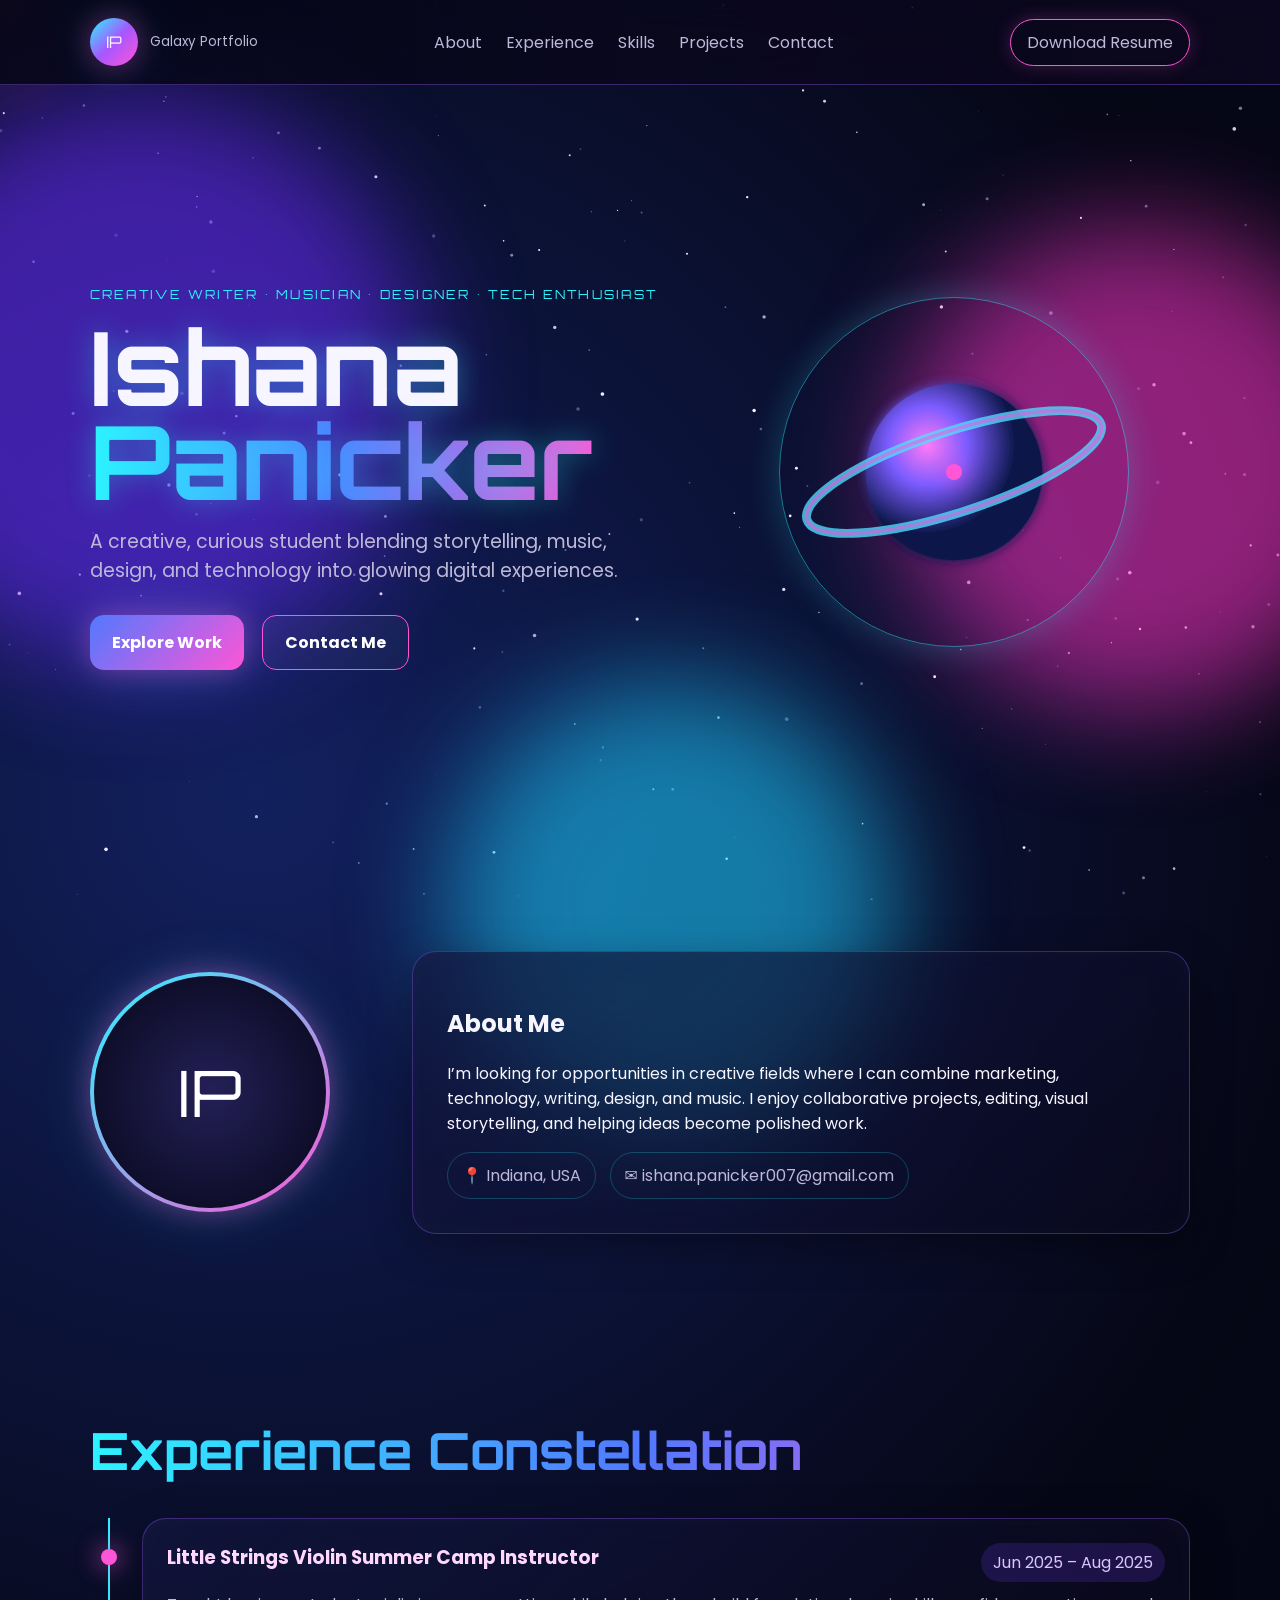
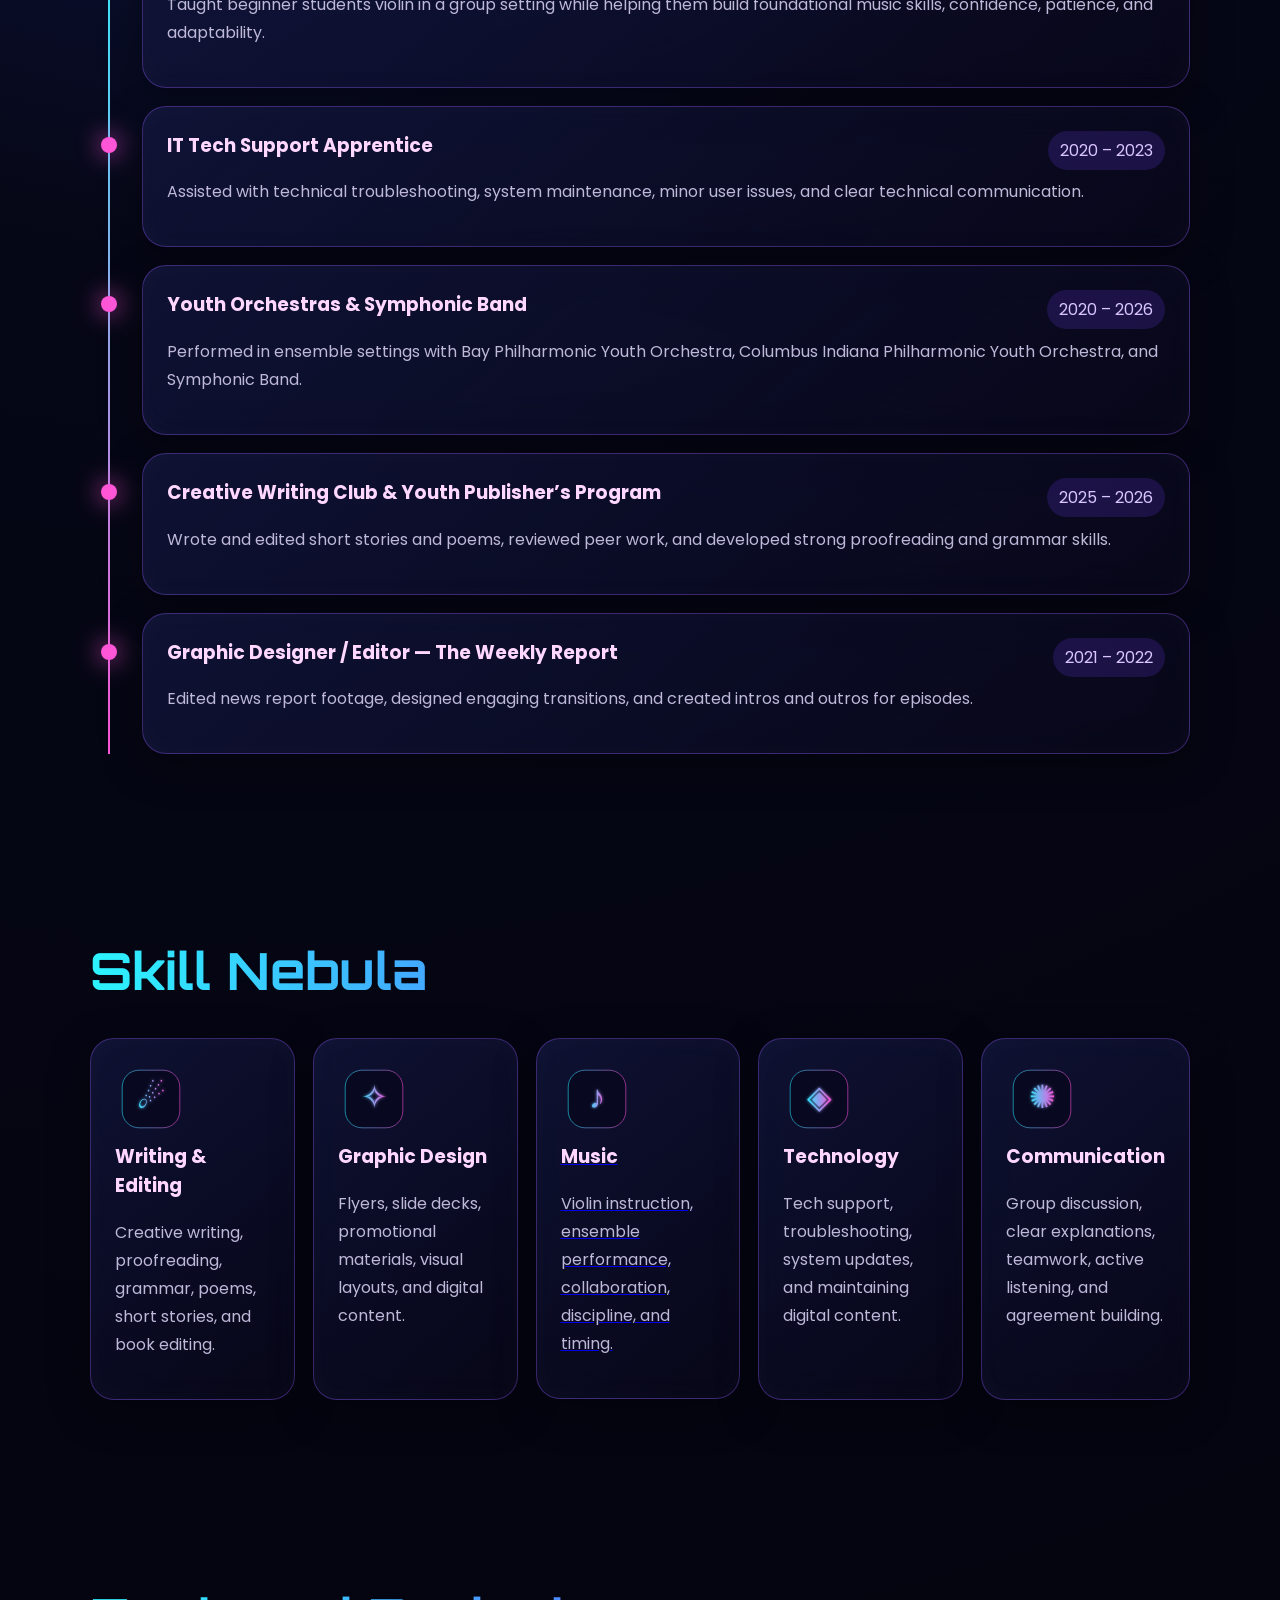
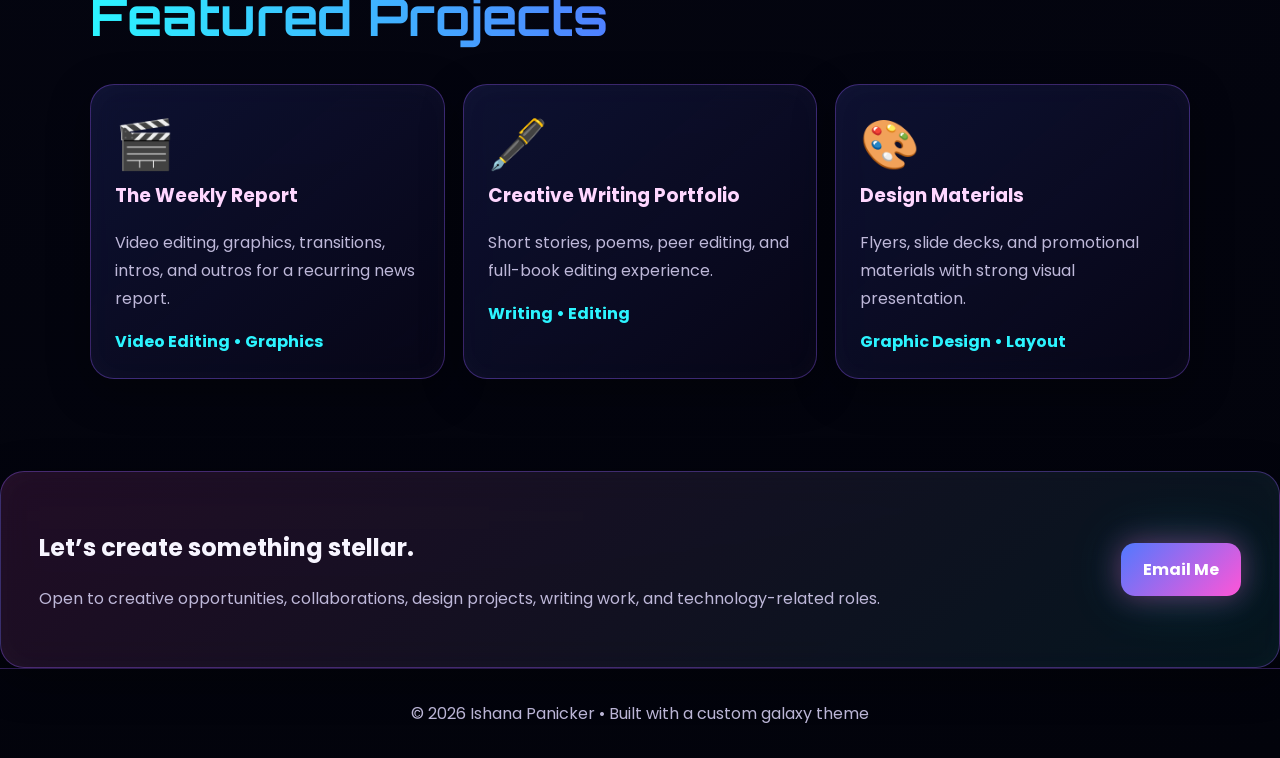
==== commit 3ff269f4: "Wrap Music skill card in a link to music.html" ====
--- a/index.html
+++ b/index.html
@@ -66,7 +66,13 @@
       <div class="skills-grid">
         <div class="skill-card reveal"><img src="assets/icons/write.svg" alt=""><h3>Writing & Editing</h3><p>Creative writing, proofreading, grammar, poems, short stories, and book editing.</p></div>
         <div class="skill-card reveal"><img src="assets/icons/palette.svg" alt=""><h3>Graphic Design</h3><p>Flyers, slide decks, promotional materials, visual layouts, and digital content.</p></div>
-        <div class="skill-card reveal"><img src="assets/icons/music.svg" alt=""><h3>Music</h3><p>Violin instruction, ensemble performance, collaboration, discipline, and timing.</p></div>
+       <a href="music.html" class="card-link">
+    <div class="skill-card reveal">
+        <img src="assets/icons/music.svg" alt="">
+        <h3>Music</h3>
+        <p>Violin instruction, ensemble performance, collaboration, discipline, and timing.</p>
+    </div>
+</a>
         <div class="skill-card reveal"><img src="assets/icons/tech.svg" alt=""><h3>Technology</h3><p>Tech support, troubleshooting, system updates, and maintaining digital content.</p></div>
         <div class="skill-card reveal"><img src="assets/icons/team.svg" alt=""><h3>Communication</h3><p>Group discussion, clear explanations, teamwork, active listening, and agreement building.</p></div>
       </div>
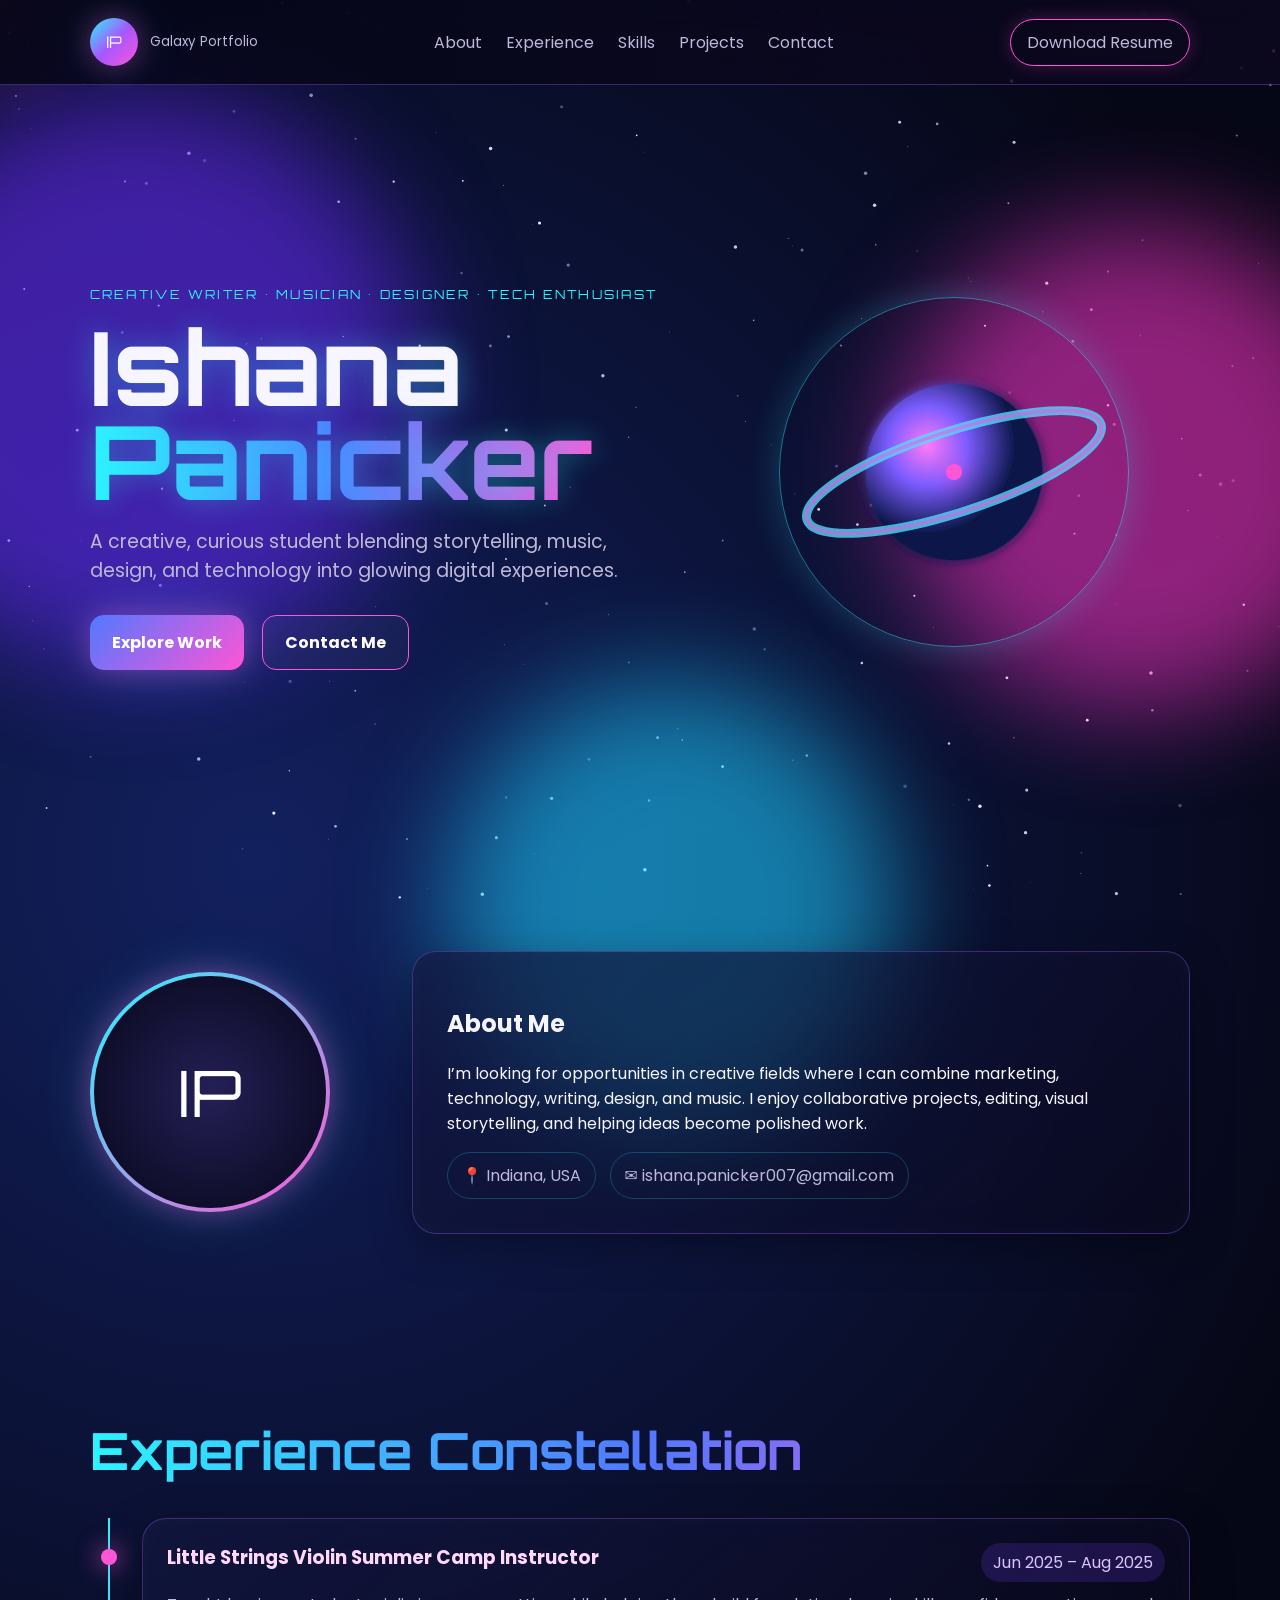
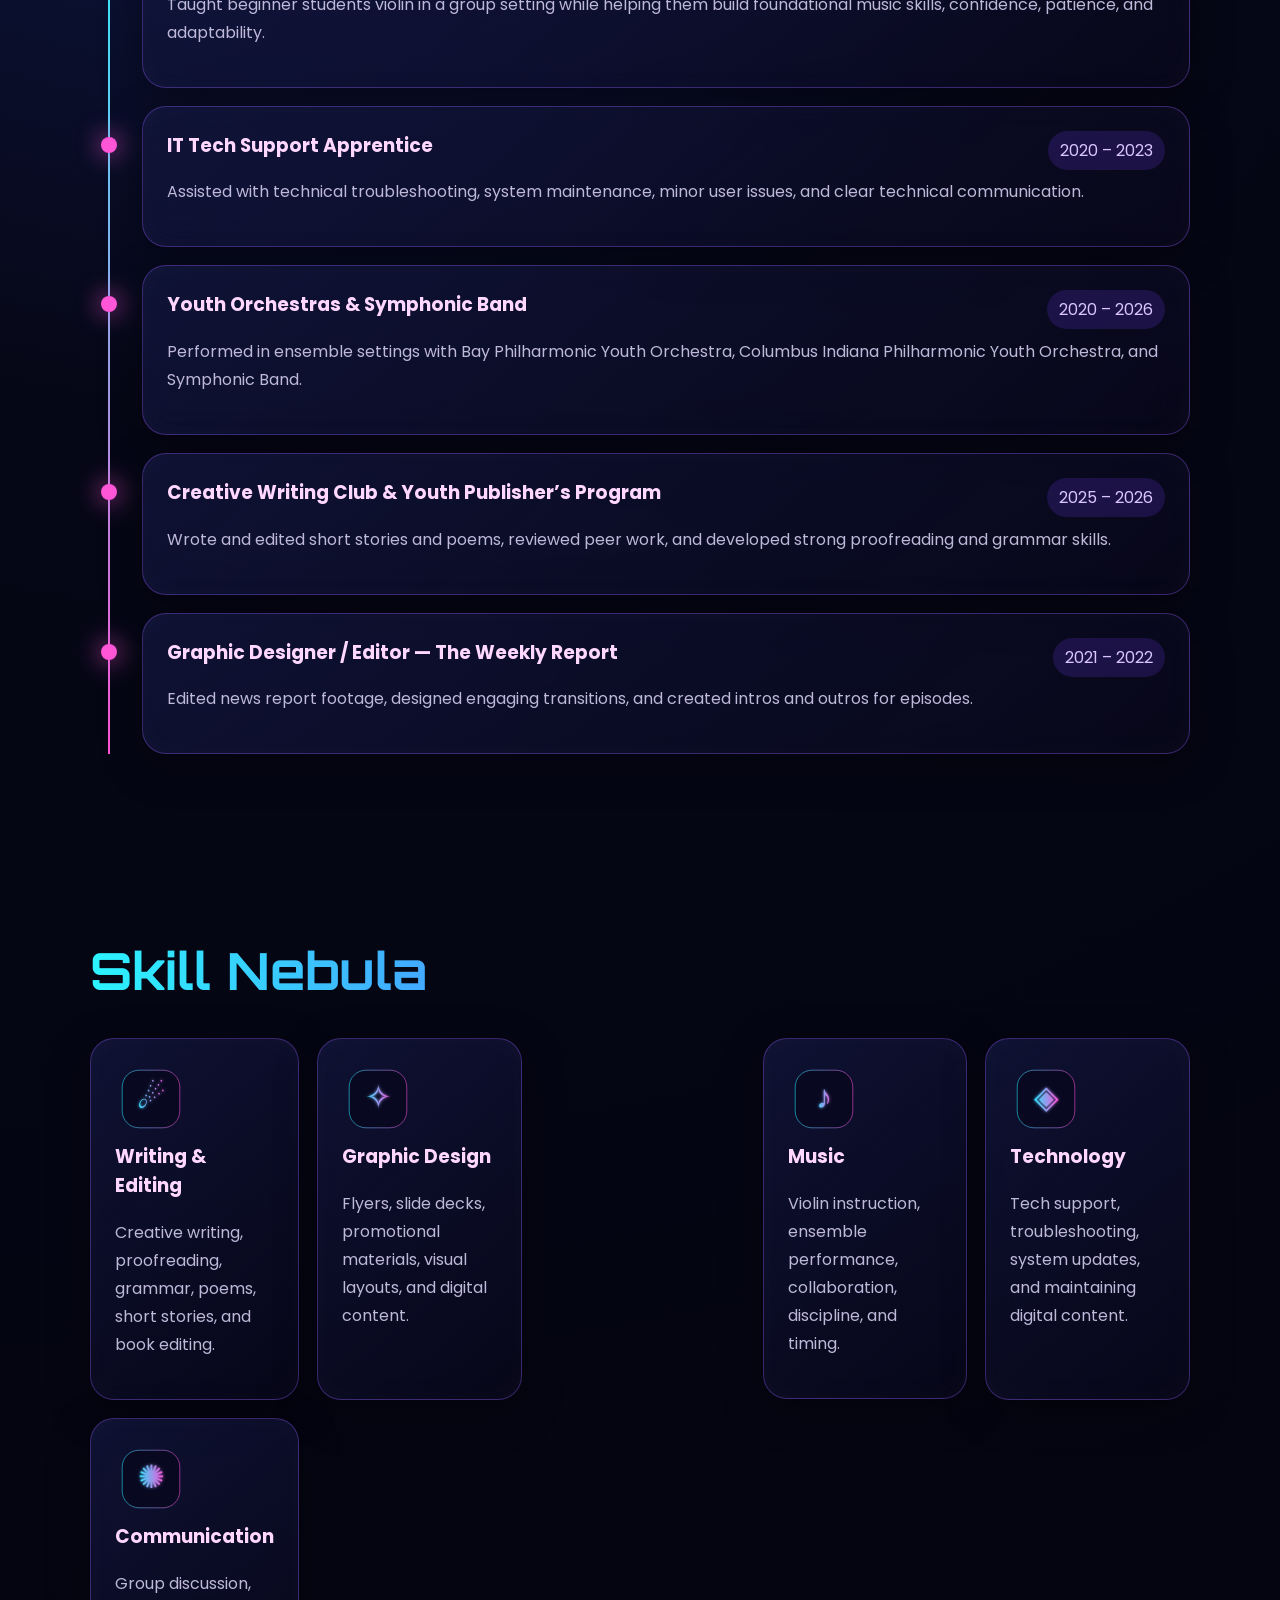
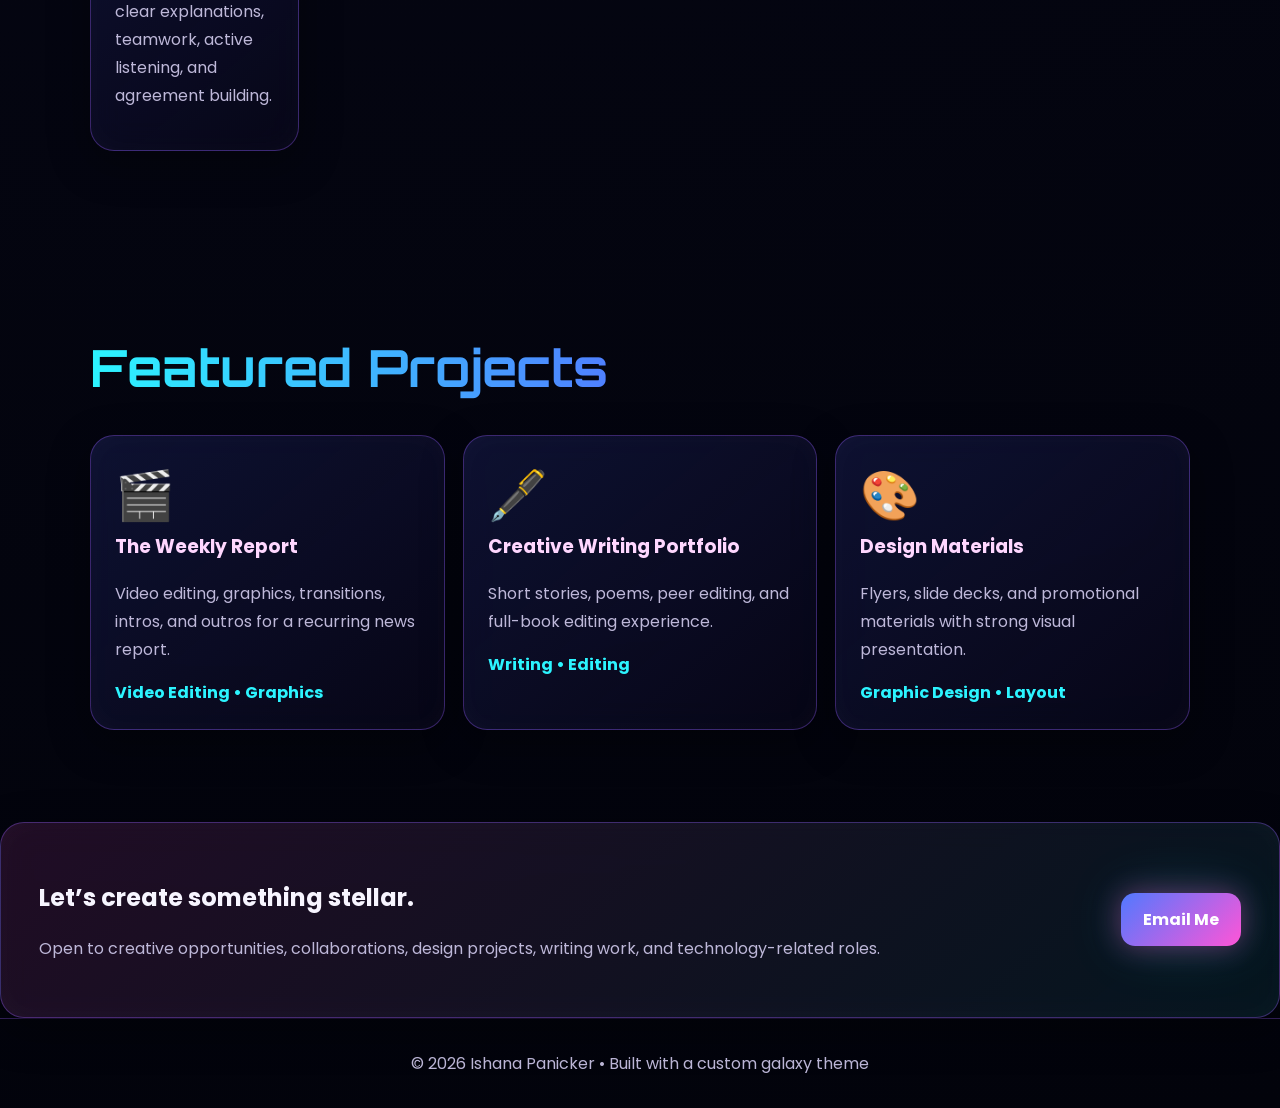
==== commit 299b011d: "Add Music skill card to skills grid Added a new skill card for Music with relevant details." ====
--- a/index.html
+++ b/index.html
@@ -67,6 +67,7 @@
         <div class="skill-card reveal"><img src="assets/icons/write.svg" alt=""><h3>Writing & Editing</h3><p>Creative writing, proofreading, grammar, poems, short stories, and book editing.</p></div>
         <div class="skill-card reveal"><img src="assets/icons/palette.svg" alt=""><h3>Graphic Design</h3><p>Flyers, slide decks, promotional materials, visual layouts, and digital content.</p></div>
        <a href="music.html" class="card-link">
+  <a href="music.html" class="card-link">
     <div class="skill-card reveal">
         <img src="assets/icons/music.svg" alt="">
         <h3>Music</h3>
--- a/assets/css/galaxy.css
+++ b/assets/css/galaxy.css
@@ -1 +1,6 @@
 :root{--bg:#030411;--panel:rgba(12,13,42,.72);--line:rgba(151,95,255,.35);--cyan:#2cf4ff;--blue:#5179ff;--purple:#a657ff;--pink:#ff55d7;--text:#f7f5ff;--muted:#beb8d9;--shadow:0 0 28px rgba(255,85,215,.35),0 0 56px rgba(44,244,255,.18)}*{box-sizing:border-box}html{scroll-behavior:smooth}body{margin:0;background:radial-gradient(circle at 20% 20%,#12205e 0,#060716 32%,#02030b 100%);color:var(--text);font-family:Poppins,system-ui,sans-serif;overflow-x:hidden}#starfield{position:fixed;inset:0;z-index:-5}.nebula{position:fixed;border-radius:50%;filter:blur(55px);opacity:.55;z-index:-4;animation:float 14s ease-in-out infinite}.nebula-one{width:45vw;height:45vw;background:#6b2cff;left:-12vw;top:10vh}.nebula-two{width:38vw;height:38vw;background:#ff35c8;right:-8vw;top:25vh;animation-delay:3s}.nebula-three{width:35vw;height:35vw;background:#1ccfff;left:35vw;bottom:-18vw;animation-delay:6s}.cursor-glow{position:fixed;width:280px;height:280px;border-radius:50%;pointer-events:none;background:radial-gradient(circle,rgba(255,80,220,.16),transparent 65%);z-index:-2;transform:translate(-50%,-50%)}.topbar{position:sticky;top:0;z-index:10;display:flex;align-items:center;justify-content:space-between;padding:18px 7vw;background:linear-gradient(90deg,rgba(4,5,20,.82),rgba(15,8,35,.64));border-bottom:1px solid var(--line);backdrop-filter:blur(18px)}.logo{display:flex;gap:12px;align-items:center;text-decoration:none;color:var(--text)}.logo span{width:48px;height:48px;border-radius:50%;display:grid;place-items:center;background:linear-gradient(135deg,var(--cyan),var(--purple),var(--pink));font-family:Orbitron;box-shadow:var(--shadow)}.logo small{color:var(--muted)}nav{display:flex;gap:24px}nav a,.resume-link{color:var(--muted);text-decoration:none}.resume-link{border:1px solid var(--pink);padding:10px 16px;border-radius:999px;box-shadow:0 0 18px rgba(255,85,215,.22)}nav a:hover,.resume-link:hover{color:#fff;text-shadow:0 0 12px var(--pink)}.section{padding:92px 7vw}.hero{min-height:86vh;display:grid;grid-template-columns:1.1fr .9fr;align-items:center;gap:50px}.eyebrow{color:var(--cyan);letter-spacing:.18em;text-transform:uppercase;font-family:Orbitron;font-size:.78rem}h1{font-family:Orbitron;font-size:clamp(3rem,8vw,7.5rem);line-height:.92;margin:18px 0;text-shadow:0 0 28px rgba(44,244,255,.36)}h1 span,.section-title{background:linear-gradient(90deg,var(--cyan),var(--blue),var(--pink));-webkit-background-clip:text;color:transparent}.subtitle{font-size:1.18rem;color:var(--muted);max-width:680px}.actions{display:flex;gap:18px;margin-top:30px}.btn{display:inline-flex;align-items:center;justify-content:center;text-decoration:none;border-radius:14px;padding:14px 22px;font-weight:700}.primary{color:#fff;background:linear-gradient(135deg,var(--blue),var(--pink));box-shadow:var(--shadow)}.ghost{color:#fff;border:1px solid var(--pink);background:rgba(255,255,255,.03)}.hero-art{position:relative;display:grid;place-items:center}.hero-art img{width:min(78%,430px);animation:pulseGlow 5s ease-in-out infinite}.orbit-ring{position:absolute;width:74%;aspect-ratio:1;border:1px solid rgba(44,244,255,.45);border-radius:50%;animation:spin 18s linear infinite;box-shadow:0 0 35px rgba(44,244,255,.22)}.moon-dot{position:absolute;width:16px;height:16px;border-radius:50%;background:#ff55d7;box-shadow:0 0 22px #ff55d7;animation:orbit 9s linear infinite}.about-grid{display:grid;grid-template-columns:280px 1fr;gap:42px;align-items:center}.portrait{width:240px;height:240px;border-radius:50%;padding:4px;background:linear-gradient(135deg,var(--cyan),var(--pink));box-shadow:var(--shadow)}.portrait-inner{height:100%;border-radius:50%;display:grid;place-items:center;background:radial-gradient(circle,#242057,#050617);font-family:Orbitron;font-size:4rem;color:#fff}.glass-card,.timeline-card,.skill-card,.project-card,.contact-panel{border:1px solid var(--line);background:linear-gradient(140deg,rgba(18,22,62,.74),rgba(10,8,30,.55));box-shadow:0 12px 40px rgba(0,0,0,.35),inset 0 0 30px rgba(255,255,255,.025);backdrop-filter:blur(16px);border-radius:24px}.glass-card{padding:34px}.info-pills{display:flex;gap:14px;flex-wrap:wrap}.info-pills span{border:1px solid rgba(44,244,255,.22);border-radius:999px;padding:10px 14px;color:var(--muted)}.section-title{font-family:Orbitron;font-size:clamp(2rem,4vw,4rem);margin:0 0 36px}.timeline{position:relative;display:grid;gap:18px}.timeline:before{content:"";position:absolute;left:18px;top:0;bottom:0;width:2px;background:linear-gradient(var(--cyan),var(--pink))}.timeline-card{position:relative;margin-left:52px;padding:24px}.timeline-card:before{content:"";position:absolute;left:-42px;top:30px;width:16px;height:16px;border-radius:50%;background:var(--pink);box-shadow:0 0 24px var(--pink)}.date{float:right;color:#d9c5ff;background:rgba(118,63,255,.18);padding:7px 12px;border-radius:999px}.timeline-card h3,.skill-card h3,.project-card h3{margin-top:0;color:#ffd7ff}.timeline-card p,.skill-card p,.project-card p,.contact-panel p{color:var(--muted);line-height:1.75}.skills-grid,.project-grid{display:grid;grid-template-columns:repeat(5,1fr);gap:18px}.skill-card,.project-card{padding:24px;transition:.35s transform,.35s box-shadow}.skill-card:hover,.project-card:hover{transform:translateY(-10px);box-shadow:var(--shadow)}.skill-card img{width:72px}.project-grid{grid-template-columns:repeat(3,1fr)}.project-icon{font-size:3rem}.project-card span{color:var(--cyan);font-weight:700}.contact-panel{display:flex;align-items:center;justify-content:space-between;gap:24px;padding:38px;background-image:linear-gradient(140deg,rgba(255,85,215,.12),rgba(44,244,255,.08))}footer{text-align:center;color:var(--muted);padding:32px;border-top:1px solid var(--line)}@media(max-width:900px){.topbar{position:relative;display:grid;gap:14px}nav{flex-wrap:wrap}.hero,.about-grid{grid-template-columns:1fr}.skills-grid,.project-grid{grid-template-columns:1fr}.date{float:none;display:inline-block;margin-bottom:10px}.contact-panel{display:block}.section{padding:70px 24px}}
+.card-link {
+    text-decoration: none;
+    color: inherit;
+    display: block;
+}
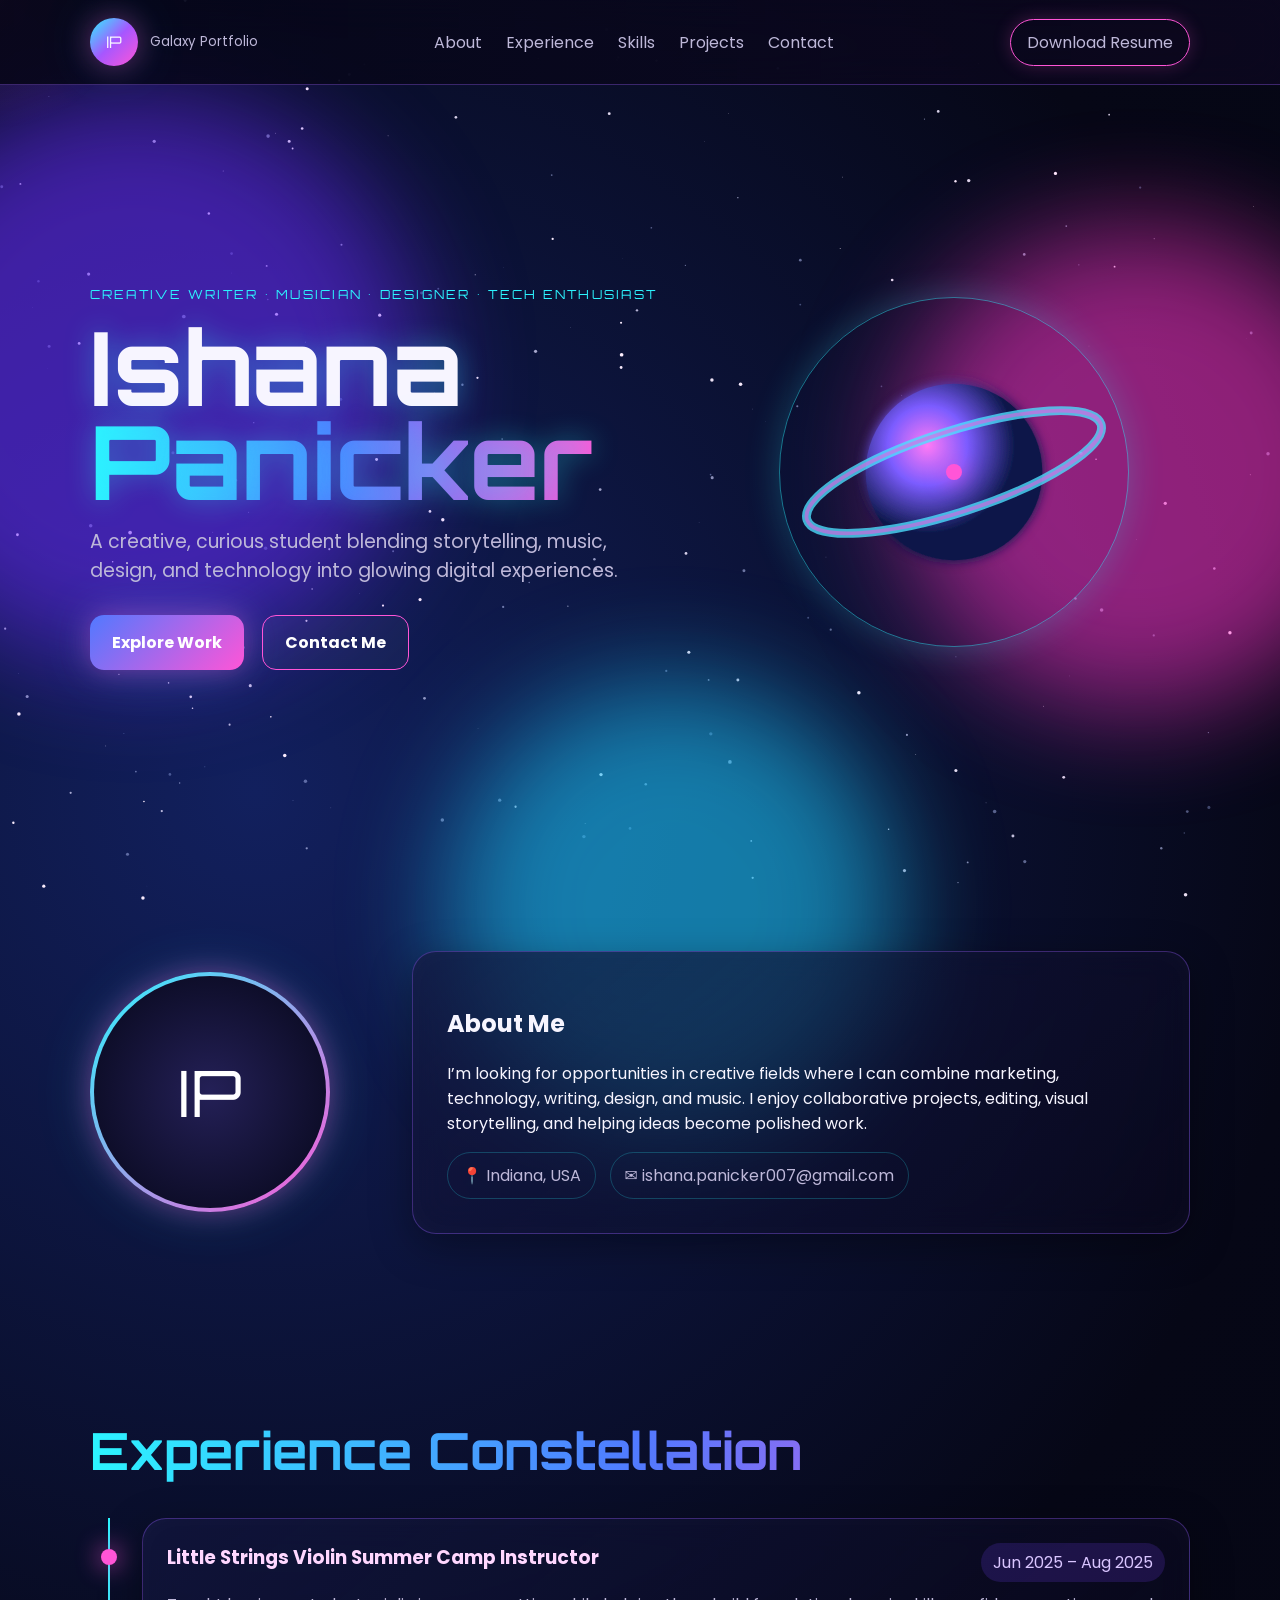
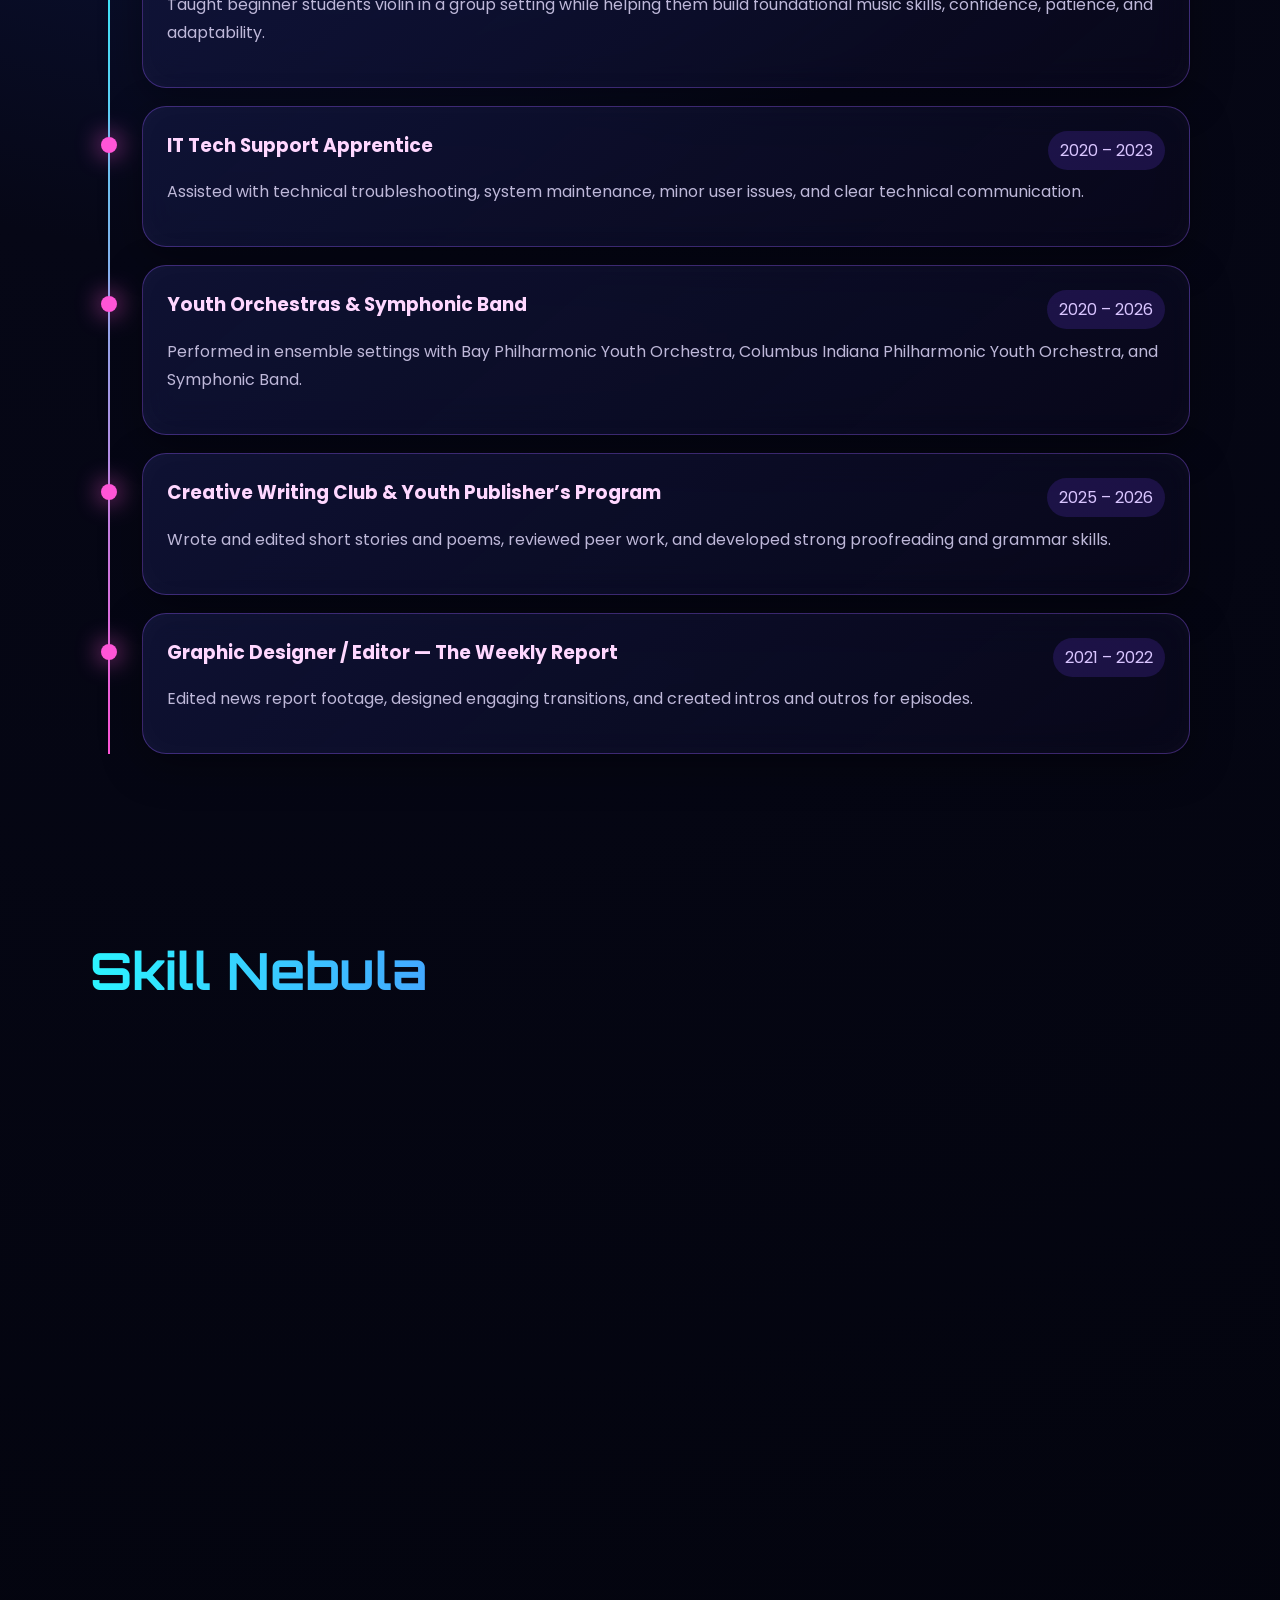
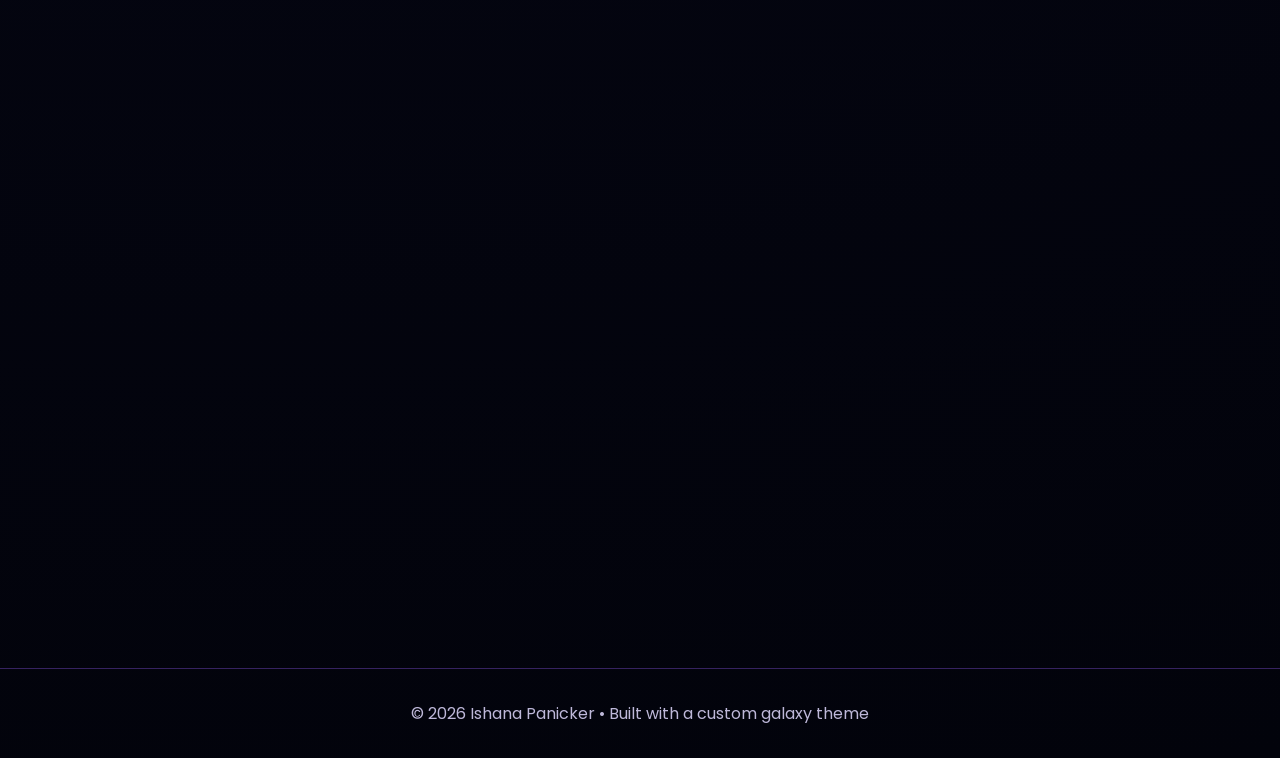
==== commit 729f9fb7: "Fix duplicate anchor tag in skills section Removed duplicate anchor tag for music link." ====
--- a/index.html
+++ b/index.html
@@ -66,8 +66,7 @@
       <div class="skills-grid">
         <div class="skill-card reveal"><img src="assets/icons/write.svg" alt=""><h3>Writing & Editing</h3><p>Creative writing, proofreading, grammar, poems, short stories, and book editing.</p></div>
         <div class="skill-card reveal"><img src="assets/icons/palette.svg" alt=""><h3>Graphic Design</h3><p>Flyers, slide decks, promotional materials, visual layouts, and digital content.</p></div>
-       <a href="music.html" class="card-link">
-  <a href="music.html" class="card-link">
+      <a href="music.html" class="card-link">
     <div class="skill-card reveal">
         <img src="assets/icons/music.svg" alt="">
         <h3>Music</h3>
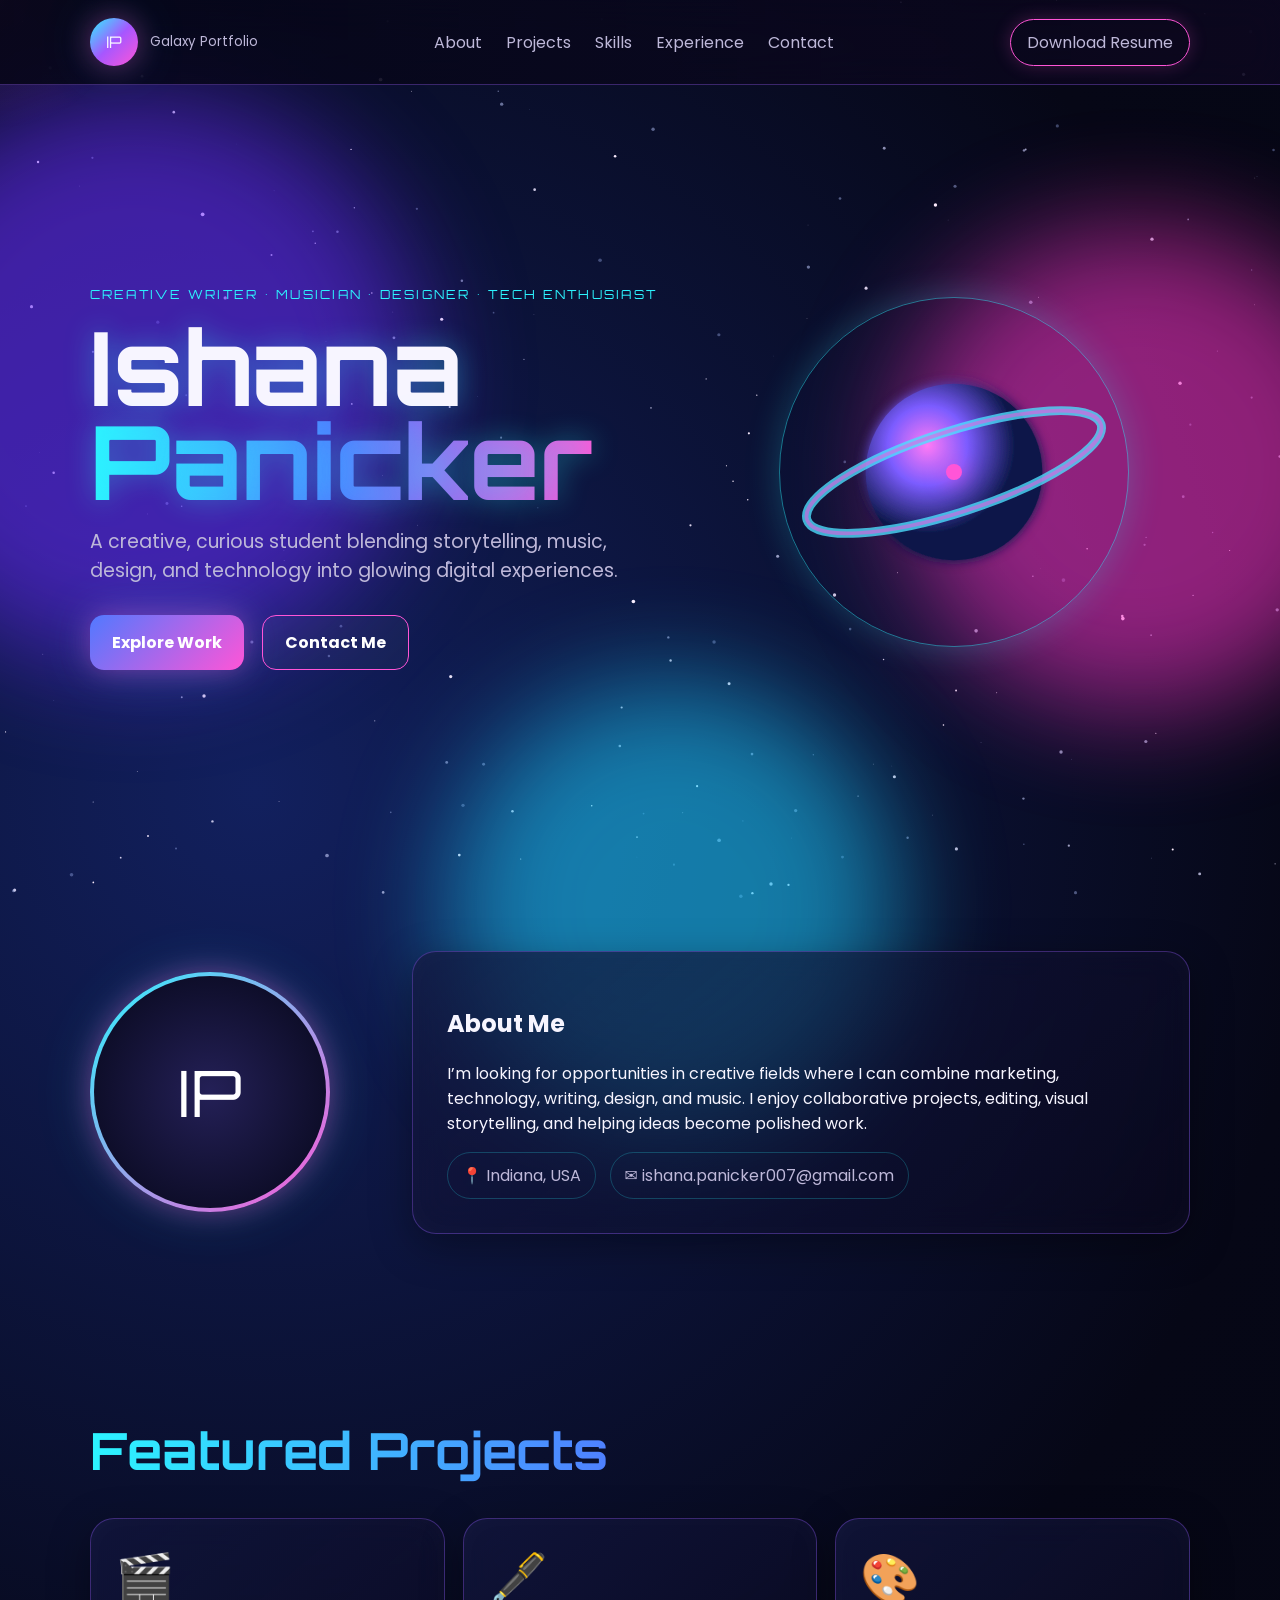
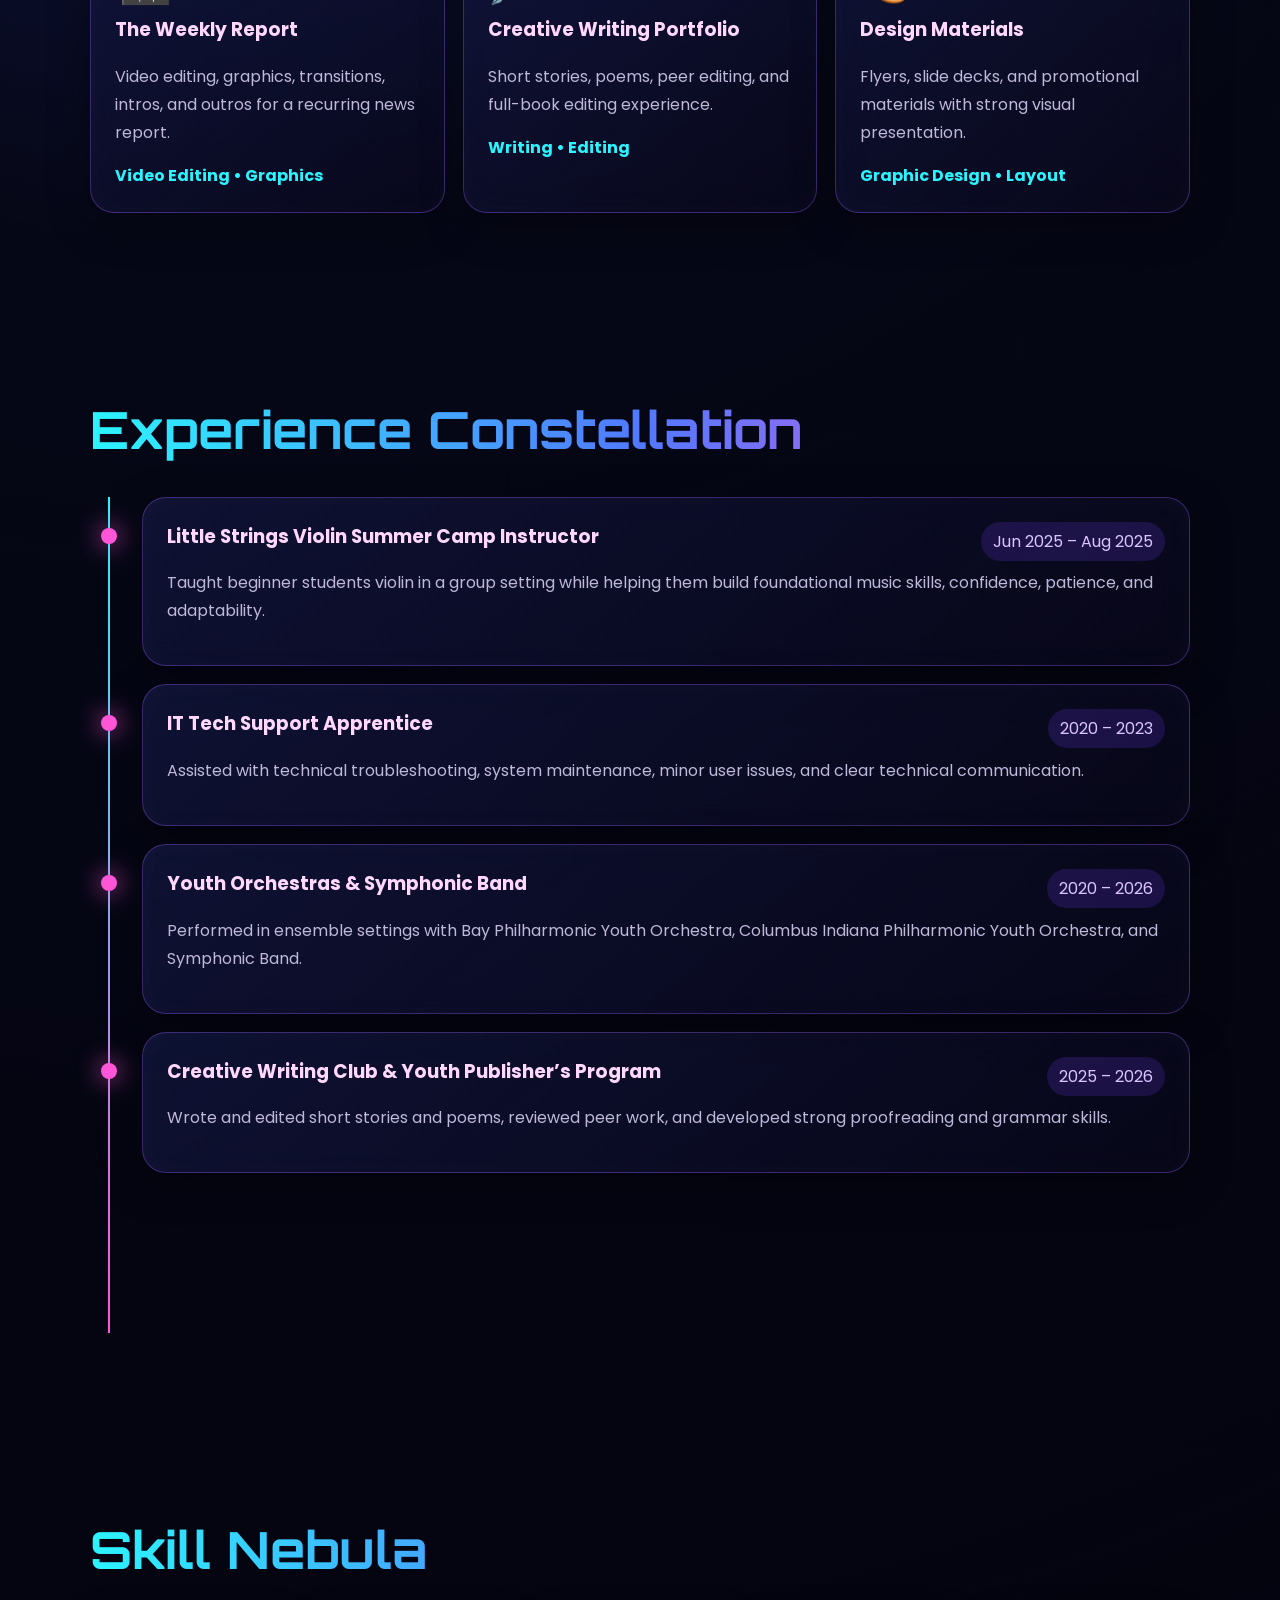
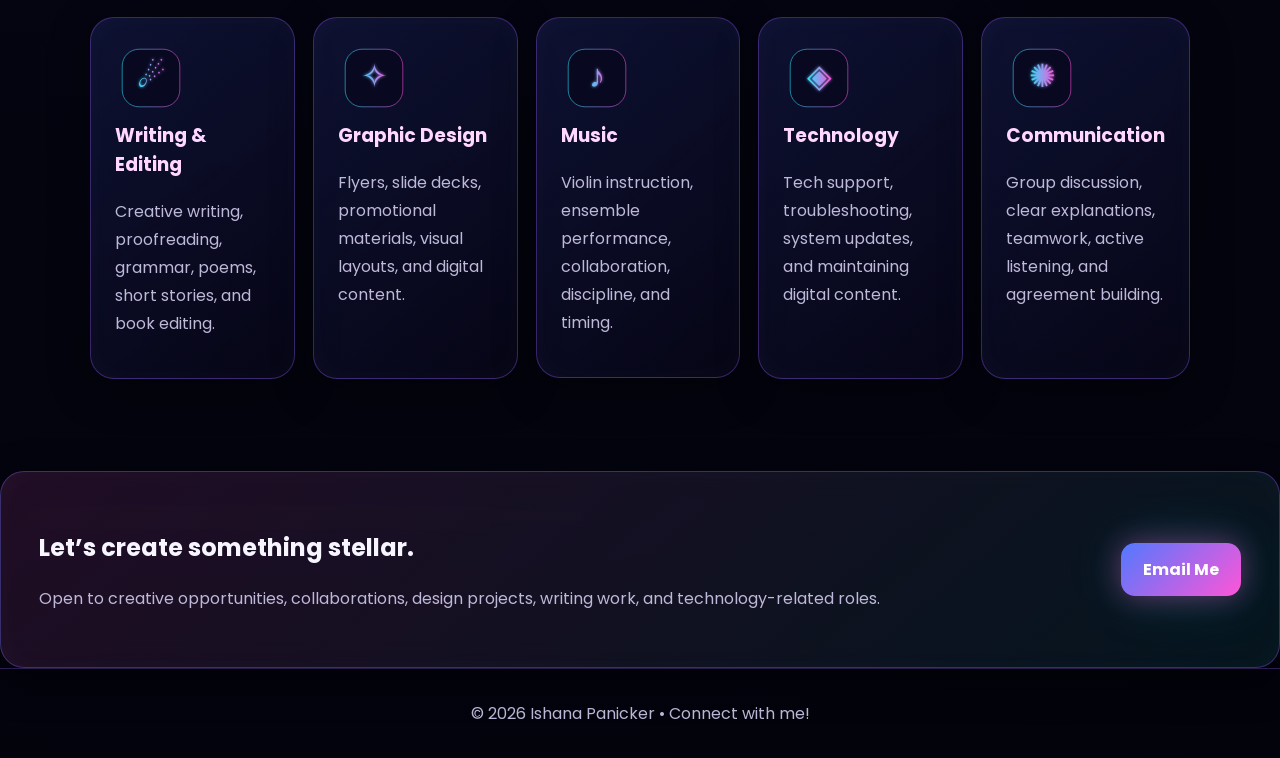
==== commit 82baf724: "Update project links and add featured projects section Rearranged project links and added a new proj" ====
--- a/index.html
+++ b/index.html
@@ -19,7 +19,7 @@
   <header class="topbar">
     <a class="logo" href="#home"><span>IP</span><small>Galaxy Portfolio</small></a>
     <nav>
-      <a href="#about">About</a><a href="#experience">Experience</a><a href="#skills">Skills</a><a href="#projects">Projects</a><a href="#contact">Contact</a>
+      <a href="#about">About</a><a href="#projects">Projects</a><a href="#skills">Skills</a><a href="#experience">Experience</a><a href="#contact">Contact</a>
     </nav>
     <a class="resume-link" href="documents/resume.pdf" download>Download Resume</a>
   </header>
@@ -47,6 +47,14 @@
         <h2>About Me</h2>
         <p>I’m looking for opportunities in creative fields where I can combine marketing, technology, writing, design, and music. I enjoy collaborative projects, editing, visual storytelling, and helping ideas become polished work.</p>
         <div class="info-pills"><span>📍 Indiana, USA</span><span>✉️ ishana.panicker007@gmail.com</span></div>
+      </div>
+    </section>
+     <section id="projects" class="section">
+      <h2 class="section-title reveal">Featured Projects</h2>
+      <div class="project-grid">
+        <article class="project-card reveal"><div class="project-icon">🎬</div><h3>The Weekly Report</h3><p>Video editing, graphics, transitions, intros, and outros for a recurring news report.</p><span>Video Editing • Graphics</span></article>
+        <article class="project-card reveal"><div class="project-icon">🖋️</div><h3>Creative Writing Portfolio</h3><p>Short stories, poems, peer editing, and full-book editing experience.</p><span>Writing • Editing</span></article>
+        <article class="project-card reveal"><div class="project-icon">🎨</div><h3>Design Materials</h3><p>Flyers, slide decks, and promotional materials with strong visual presentation.</p><span>Graphic Design • Layout</span></article>
       </div>
     </section>
 
@@ -78,14 +86,6 @@
       </div>
     </section>
 
-    <section id="projects" class="section">
-      <h2 class="section-title reveal">Featured Projects</h2>
-      <div class="project-grid">
-        <article class="project-card reveal"><div class="project-icon">🎬</div><h3>The Weekly Report</h3><p>Video editing, graphics, transitions, intros, and outros for a recurring news report.</p><span>Video Editing • Graphics</span></article>
-        <article class="project-card reveal"><div class="project-icon">🖋️</div><h3>Creative Writing Portfolio</h3><p>Short stories, poems, peer editing, and full-book editing experience.</p><span>Writing • Editing</span></article>
-        <article class="project-card reveal"><div class="project-icon">🎨</div><h3>Design Materials</h3><p>Flyers, slide decks, and promotional materials with strong visual presentation.</p><span>Graphic Design • Layout</span></article>
-      </div>
-    </section>
 
     <section id="contact" class="section contact-panel reveal">
       <div><h2>Let’s create something stellar.</h2><p>Open to creative opportunities, collaborations, design projects, writing work, and technology-related roles.</p></div>
@@ -93,7 +93,7 @@
     </section>
   </main>
 
-  <footer>© 2026 Ishana Panicker • Built with a custom galaxy theme</footer>
+  <footer>© 2026 Ishana Panicker • Connect with me!</footer>
   <script src="assets/js/stars.js"></script>
   <script src="assets/js/main.js"></script>
 </body>
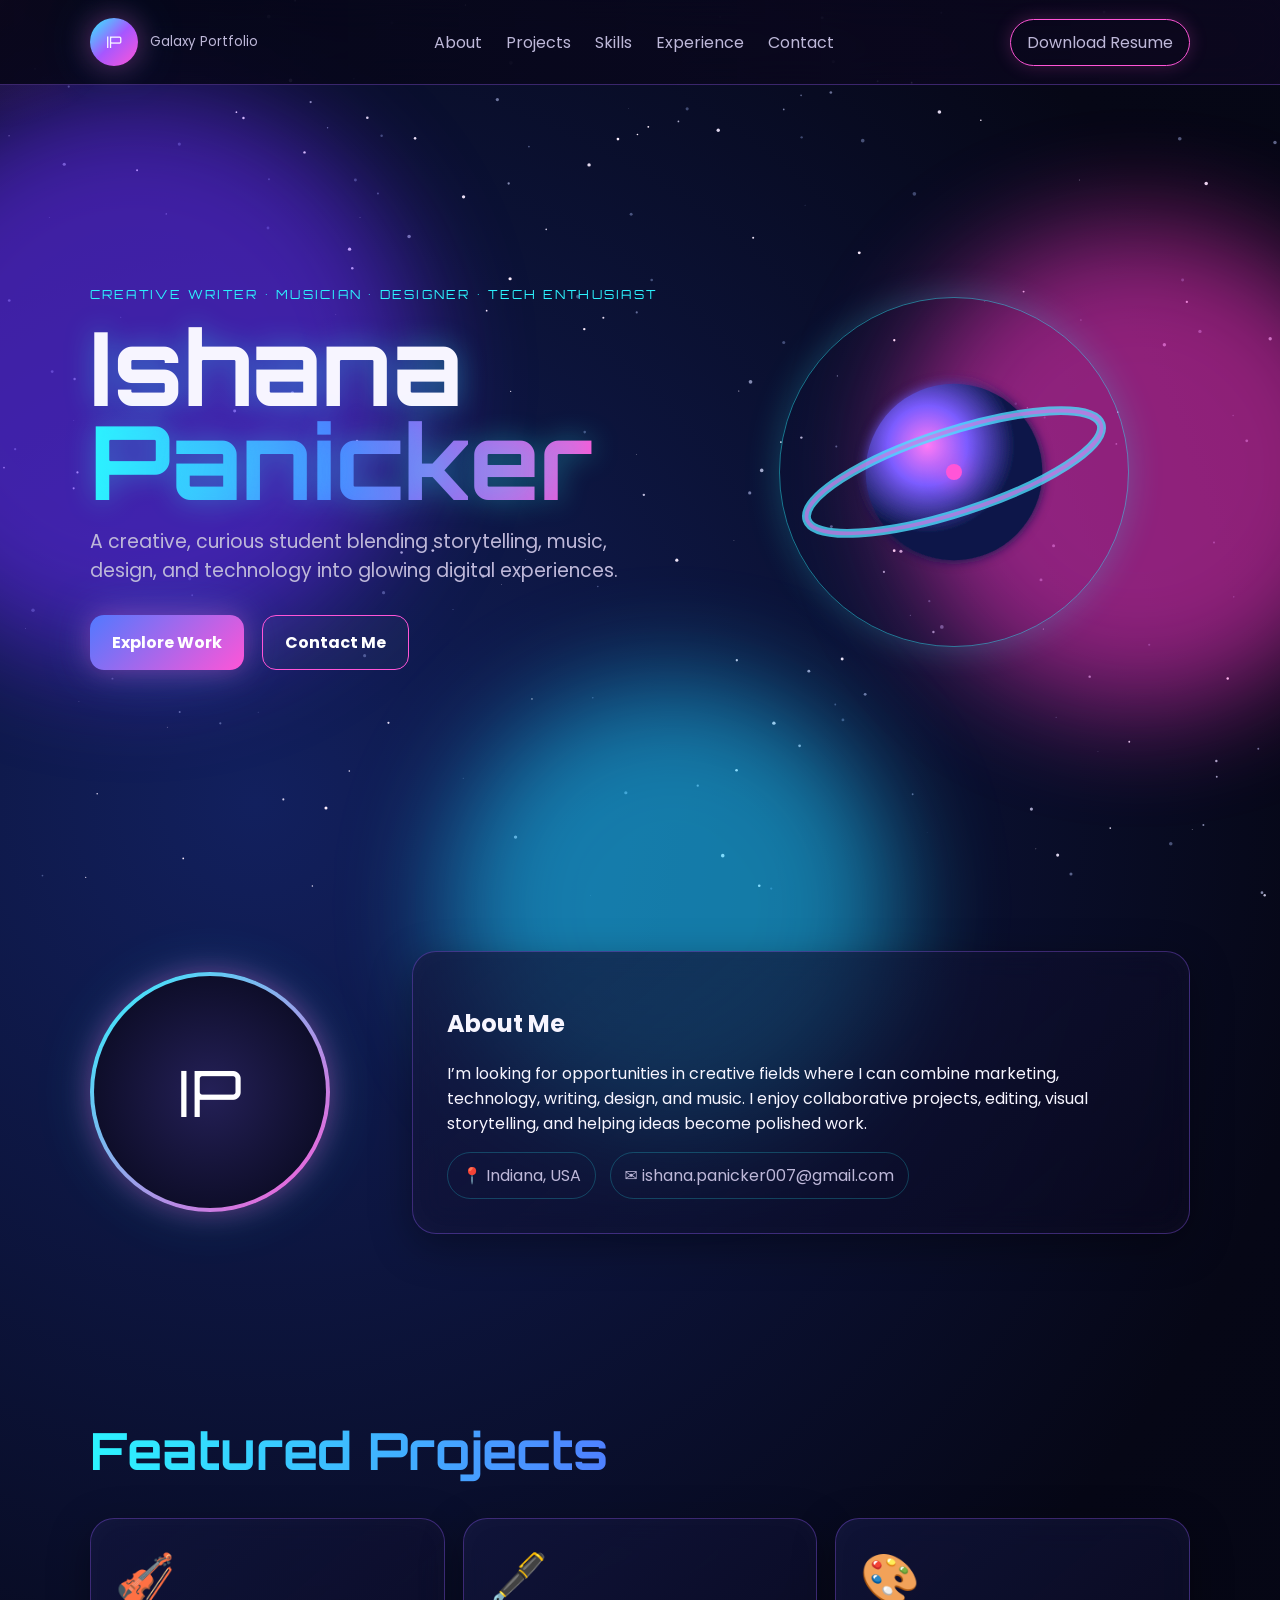
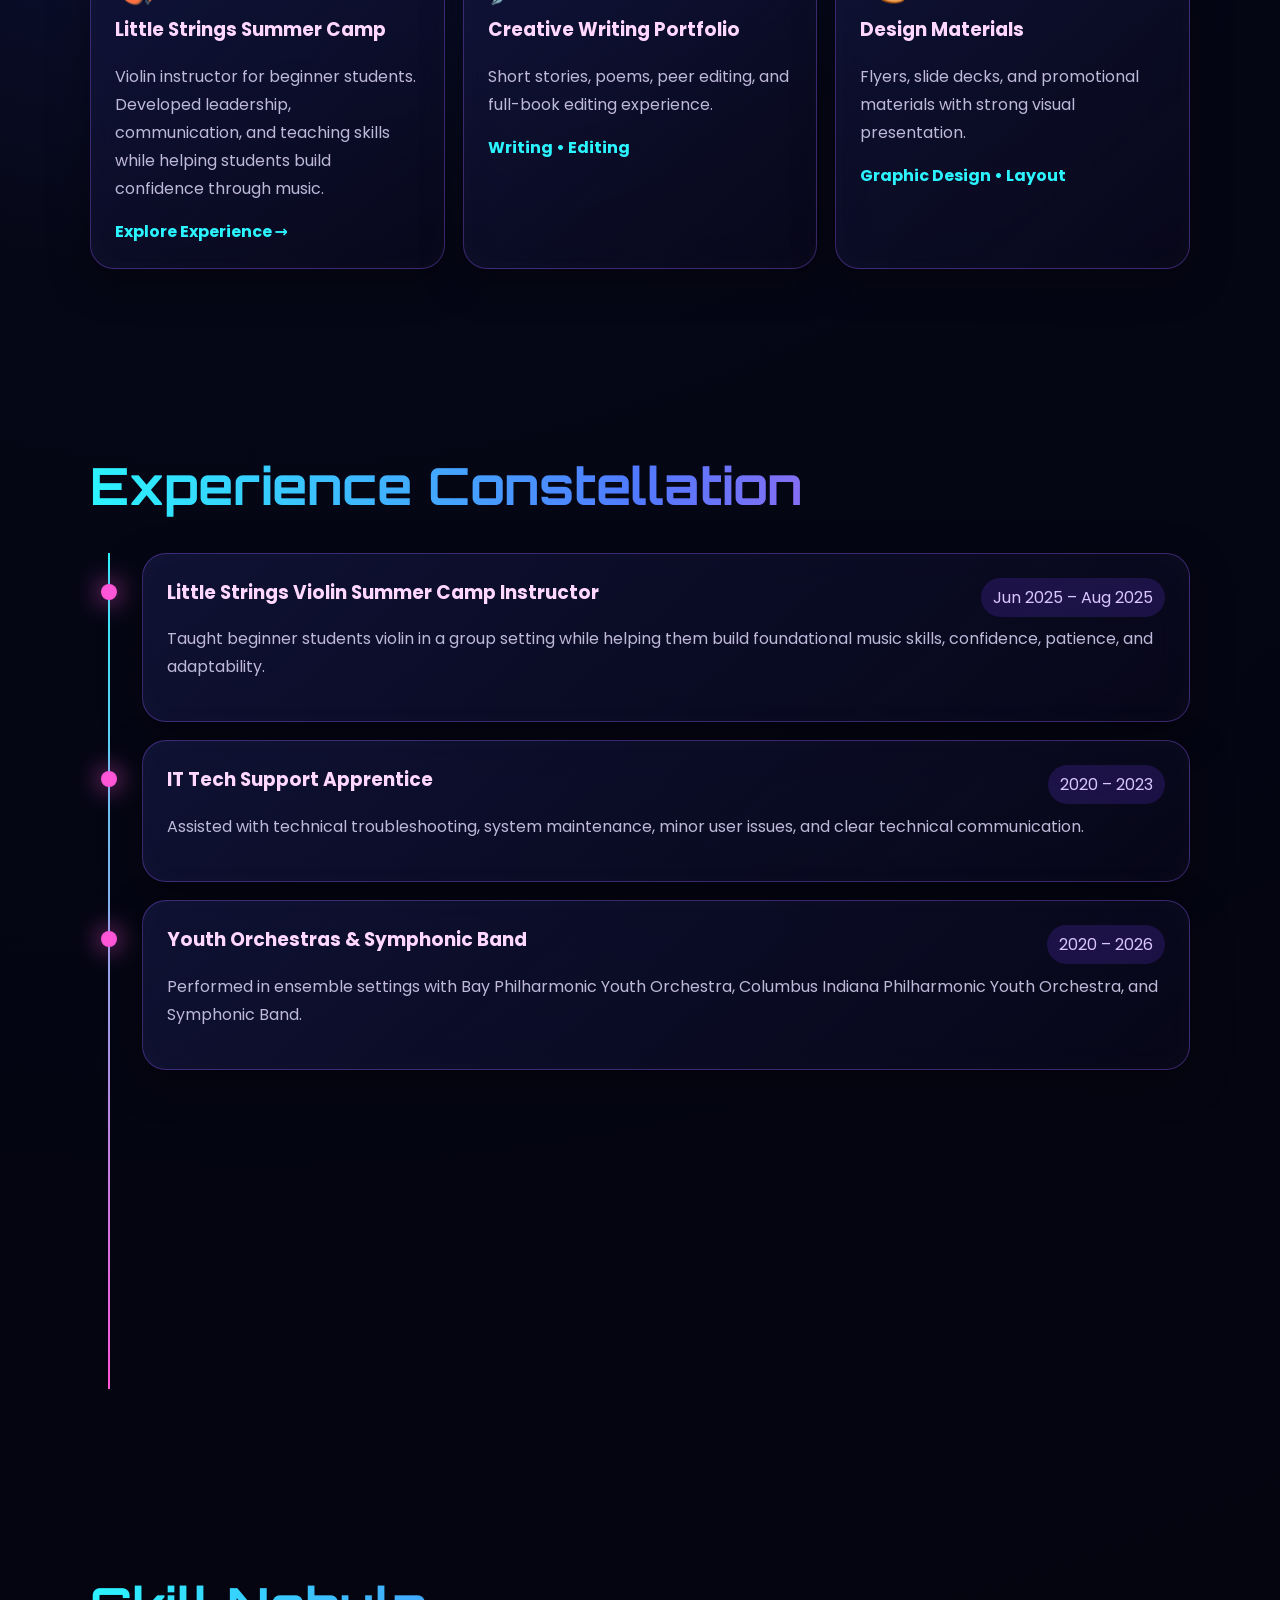
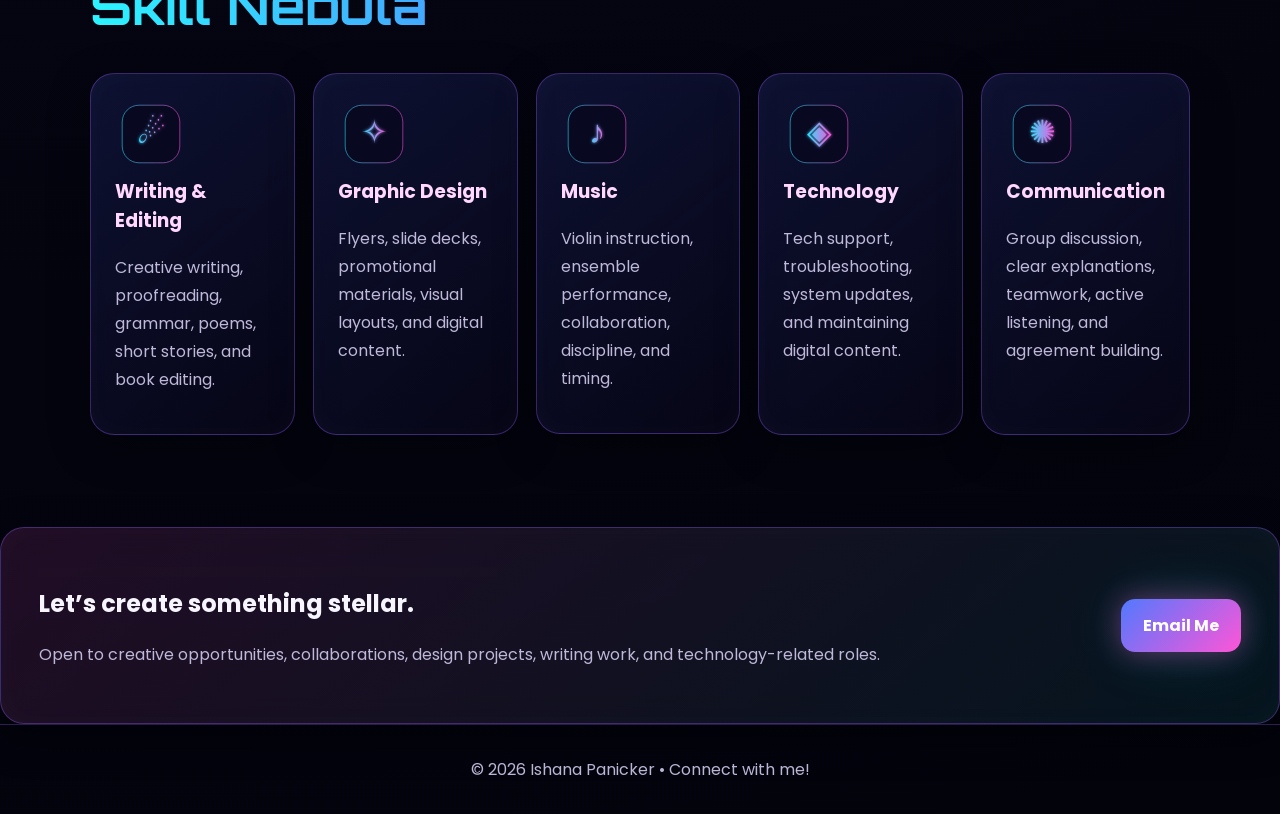
==== commit a4a17756: "Add Little Strings Summer Camp project card" ====
--- a/index.html
+++ b/index.html
@@ -52,7 +52,18 @@
      <section id="projects" class="section">
       <h2 class="section-title reveal">Featured Projects</h2>
       <div class="project-grid">
-        <article class="project-card reveal"><div class="project-icon">🎬</div><h3>The Weekly Report</h3><p>Video editing, graphics, transitions, intros, and outros for a recurring news report.</p><span>Video Editing • Graphics</span></article>
+       <a href="little-strings.html" class="card-link">
+  <div class="project-card reveal">
+    <div class="project-icon">🎻</div>
+    <h3>Little Strings Summer Camp</h3>
+    <p>
+      Violin instructor for beginner students. Developed leadership,
+      communication, and teaching skills while helping students build
+      confidence through music.
+    </p>
+    <span>Explore Experience →</span>
+  </div>
+</a>
         <article class="project-card reveal"><div class="project-icon">🖋️</div><h3>Creative Writing Portfolio</h3><p>Short stories, poems, peer editing, and full-book editing experience.</p><span>Writing • Editing</span></article>
         <article class="project-card reveal"><div class="project-icon">🎨</div><h3>Design Materials</h3><p>Flyers, slide decks, and promotional materials with strong visual presentation.</p><span>Graphic Design • Layout</span></article>
       </div>
